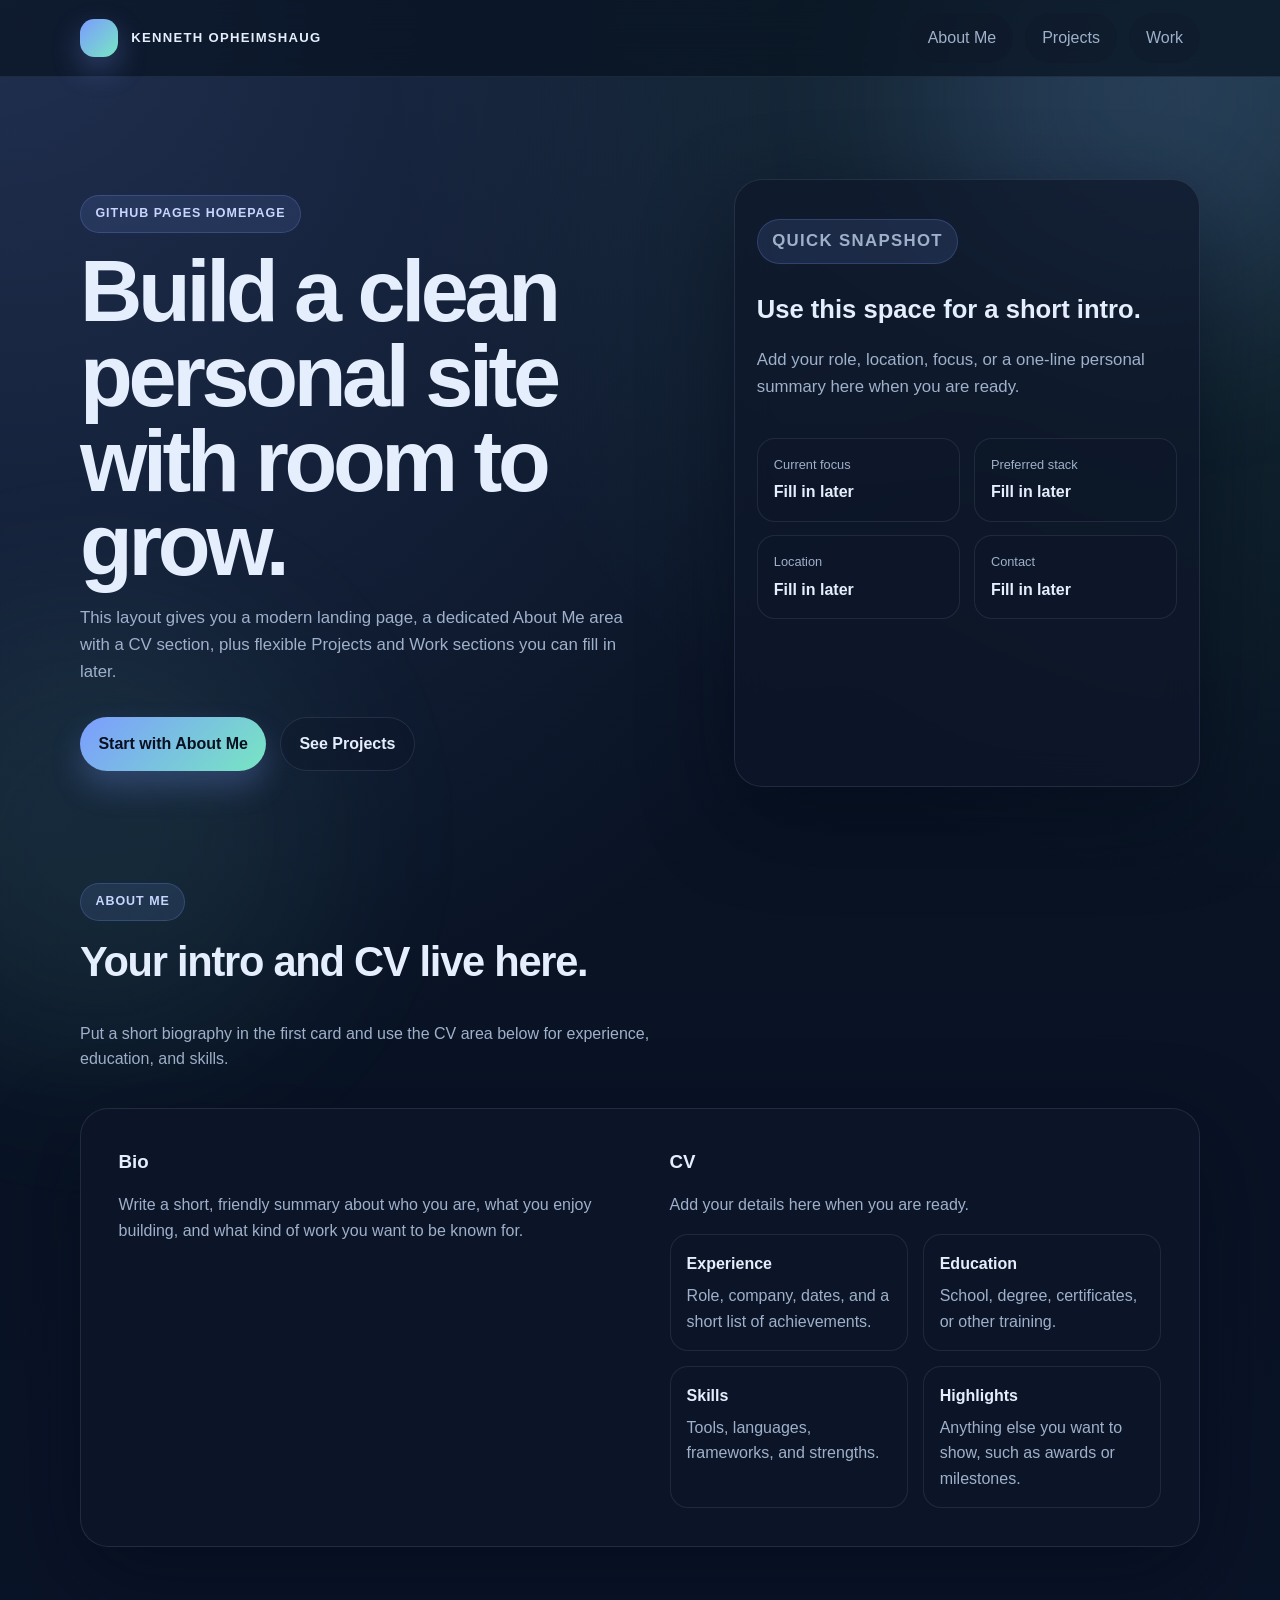
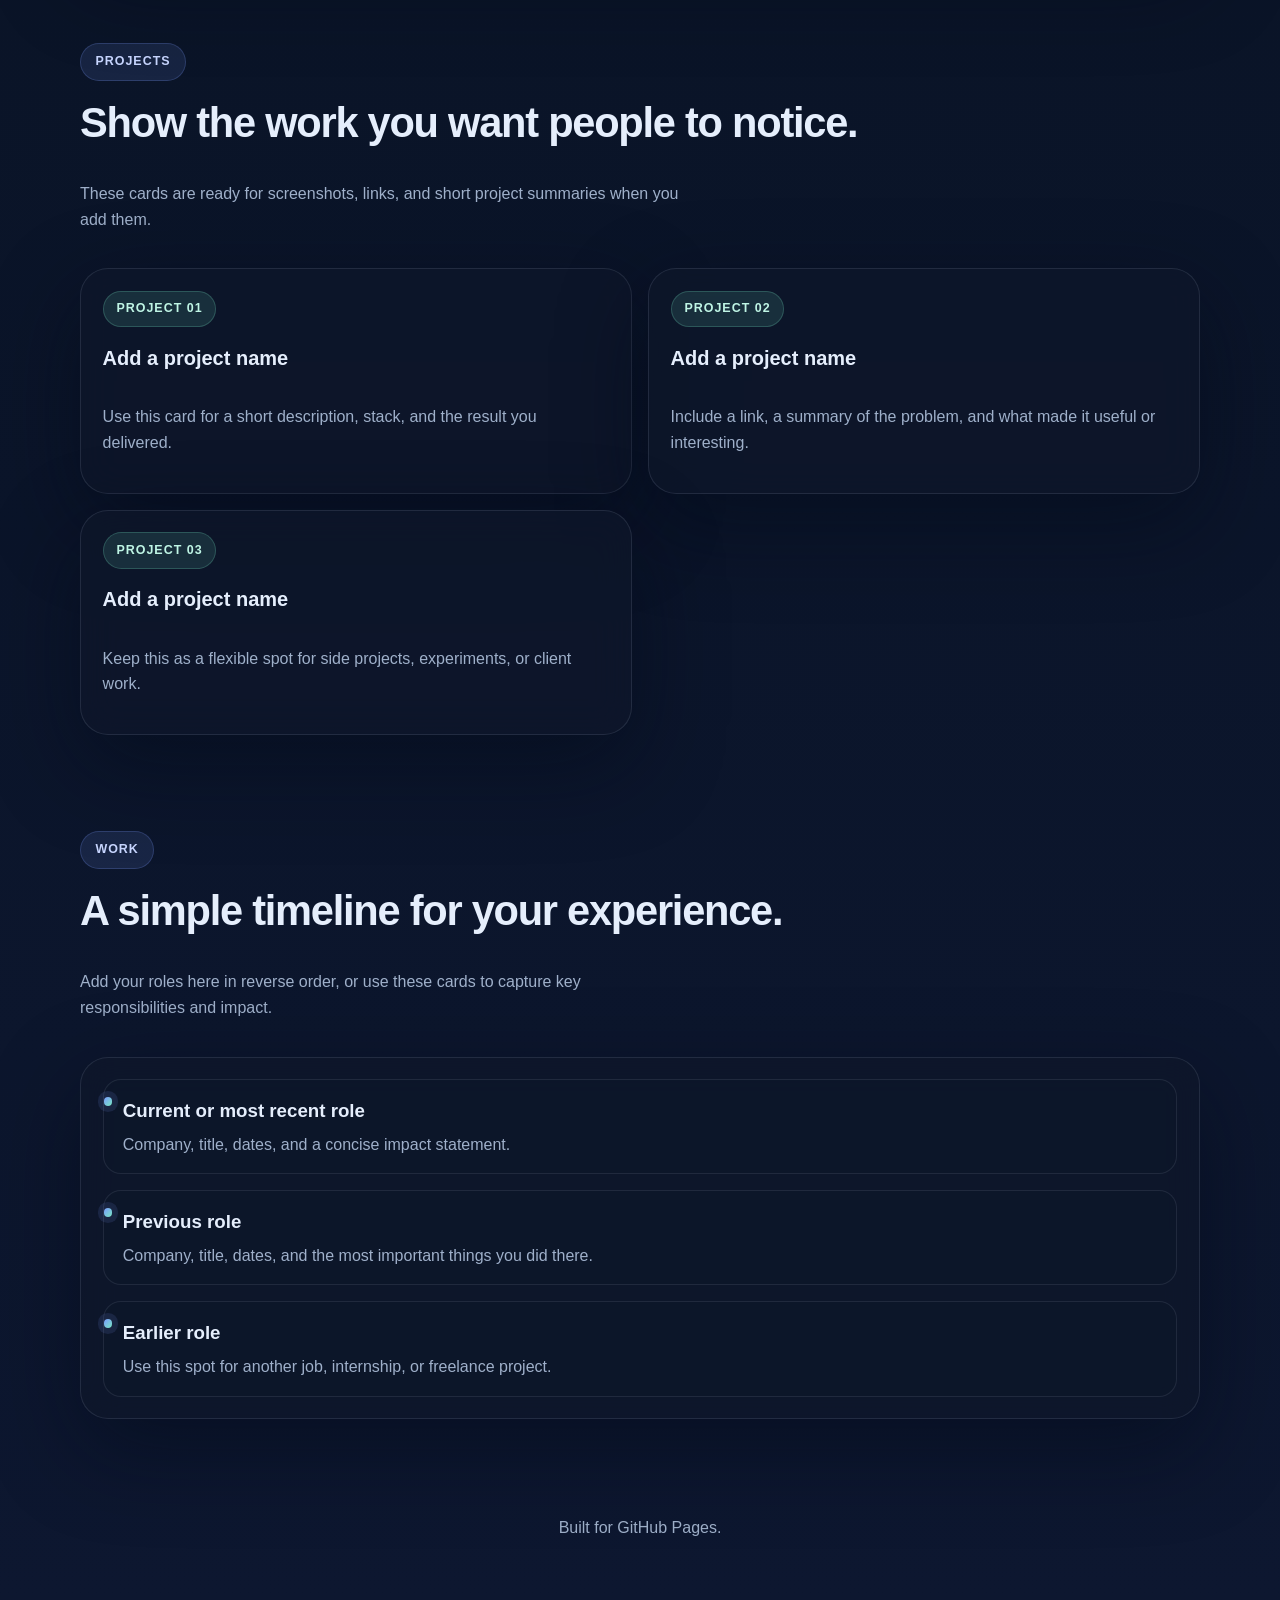
==== index.html @ 16b36c35 "Feat: testing some styles for page" ====
<!DOCTYPE html>
<html lang="en">
<head>
  <meta charset="UTF-8">
  <meta name="viewport" content="width=device-width, initial-scale=1.0">
  <meta name="color-scheme" content="dark">
  <meta name="theme-color" content="#08101f">
  <title>Kenneth Opheimshaug</title>
  <meta
    name="description"
    content="A modern GitHub Pages homepage with sections for About Me, Projects, and Work."
  >
  <link rel="stylesheet" href="styles.css">
</head>
<body>
  <div class="page-shell">
    <header class="site-header">
      <nav class="nav" aria-label="Primary">
        <a class="brand" href="#top">
          <span class="brand-mark" aria-hidden="true"></span>
          <span class="brand-text">Kenneth Opheimshaug</span>
        </a>

        <div class="nav-links">
          <a href="#about">About Me</a>
          <a href="#projects">Projects</a>
          <a href="#work">Work</a>
        </div>
      </nav>
    </header>

    <main id="top">
      <section class="hero">
        <div class="container hero-grid">
          <div class="hero-copy">
            <span class="kicker">GitHub Pages homepage</span>
            <h1>Build a clean personal site with room to grow.</h1>
            <p>
              This layout gives you a modern landing page, a dedicated About Me area with a CV
              section, plus flexible Projects and Work sections you can fill in later.
            </p>

            <div class="cta-row">
              <a class="button primary" href="#about">Start with About Me</a>
              <a class="button secondary" href="#projects">See Projects</a>
            </div>
          </div>

          <aside class="surface card hero-card">
            <div>
              <p class="eyebrow">Quick snapshot</p>
              <h2>Use this space for a short intro.</h2>
              <p>
                Add your role, location, focus, or a one-line personal summary here when you are
                ready.
              </p>
            </div>

            <div class="metric-grid">
              <div class="mini-card">
                <span>Current focus</span>
                <strong>Fill in later</strong>
              </div>
              <div class="mini-card">
                <span>Preferred stack</span>
                <strong>Fill in later</strong>
              </div>
              <div class="mini-card">
                <span>Location</span>
                <strong>Fill in later</strong>
              </div>
              <div class="mini-card">
                <span>Contact</span>
                <strong>Fill in later</strong>
              </div>
            </div>
          </aside>
        </div>
      </section>

      <section id="about" class="section">
        <div class="container">
          <div class="section-heading">
            <span class="eyebrow">About Me</span>
            <h2>Your intro and CV live here.</h2>
            <p>
              Put a short biography in the first card and use the CV area below for experience,
              education, and skills.
            </p>
          </div>

          <div class="surface section-card about-grid">
            <article class="card">
              <h3>Bio</h3>
              <p>
                Write a short, friendly summary about who you are, what you enjoy building, and
                what kind of work you want to be known for.
              </p>
            </article>

            <article class="card cv-card">
              <div class="card-header">
                <h3>CV</h3>
                <p>Add your details here when you are ready.</p>
              </div>

              <div class="cv-grid">
                <div class="cv-block">
                  <h4>Experience</h4>
                  <p>Role, company, dates, and a short list of achievements.</p>
                </div>
                <div class="cv-block">
                  <h4>Education</h4>
                  <p>School, degree, certificates, or other training.</p>
                </div>
                <div class="cv-block">
                  <h4>Skills</h4>
                  <p>Tools, languages, frameworks, and strengths.</p>
                </div>
                <div class="cv-block">
                  <h4>Highlights</h4>
                  <p>Anything else you want to show, such as awards or milestones.</p>
                </div>
              </div>
            </article>
          </div>
        </div>
      </section>

      <section id="projects" class="section">
        <div class="container">
          <div class="section-heading">
            <span class="eyebrow">Projects</span>
            <h2>Show the work you want people to notice.</h2>
            <p>
              These cards are ready for screenshots, links, and short project summaries when you
              add them.
            </p>
          </div>

          <div class="projects-grid">
            <article class="surface card project-card">
              <span class="project-tag">Project 01</span>
              <h3>Add a project name</h3>
              <p>Use this card for a short description, stack, and the result you delivered.</p>
            </article>

            <article class="surface card project-card">
              <span class="project-tag">Project 02</span>
              <h3>Add a project name</h3>
              <p>Include a link, a summary of the problem, and what made it useful or interesting.</p>
            </article>

            <article class="surface card project-card">
              <span class="project-tag">Project 03</span>
              <h3>Add a project name</h3>
              <p>Keep this as a flexible spot for side projects, experiments, or client work.</p>
            </article>
          </div>
        </div>
      </section>

      <section id="work" class="section">
        <div class="container">
          <div class="section-heading">
            <span class="eyebrow">Work</span>
            <h2>A simple timeline for your experience.</h2>
            <p>
              Add your roles here in reverse order, or use these cards to capture key responsibilities
              and impact.
            </p>
          </div>

          <div class="surface card timeline">
            <article class="timeline-item">
              <h3>Current or most recent role</h3>
              <p>Company, title, dates, and a concise impact statement.</p>
            </article>

            <article class="timeline-item">
              <h3>Previous role</h3>
              <p>Company, title, dates, and the most important things you did there.</p>
            </article>

            <article class="timeline-item">
              <h3>Earlier role</h3>
              <p>Use this spot for another job, internship, or freelance project.</p>
            </article>
          </div>
        </div>
      </section>
    </main>

    <footer class="footer">
      <div class="container">
        <p>Built for GitHub Pages.</p>
      </div>
    </footer>
  </div>
</body>
</html>
---- styles.css ----
:root {
  color-scheme: dark;
  --bg: #07111f;
  --bg-2: #0d1730;
  --surface: rgba(15, 23, 42, 0.72);
  --surface-strong: rgba(15, 23, 42, 0.92);
  --border: rgba(148, 163, 184, 0.16);
  --border-strong: rgba(148, 163, 184, 0.28);
  --text: #e5eefc;
  --muted: #9fb0ca;
  --accent: #7c9cff;
  --accent-2: #77e6c2;
  --shadow: 0 30px 90px rgba(2, 8, 23, 0.45);
  --radius-xl: 28px;
  --radius-lg: 22px;
  --radius-md: 18px;
}

* {
  box-sizing: border-box;
}

html {
  scroll-behavior: smooth;
}

body {
  margin: 0;
  min-height: 100vh;
  color: var(--text);
  font-family: Inter, "Segoe UI", -apple-system, BlinkMacSystemFont, "Helvetica Neue", sans-serif;
  line-height: 1.6;
  background:
    radial-gradient(circle at top left, rgba(124, 156, 255, 0.22), transparent 32%),
    radial-gradient(circle at top right, rgba(119, 230, 194, 0.14), transparent 26%),
    linear-gradient(180deg, var(--bg), var(--bg-2));
}

body::before,
body::after {
  content: "";
  position: fixed;
  inset: auto;
  width: 28rem;
  height: 28rem;
  border-radius: 50%;
  filter: blur(90px);
  opacity: 0.35;
  pointer-events: none;
  z-index: -1;
}

body::before {
  top: -8rem;
  right: -6rem;
  background: rgba(124, 156, 255, 0.5);
}

body::after {
  bottom: -10rem;
  left: -8rem;
  background: rgba(119, 230, 194, 0.24);
}

a {
  color: inherit;
}

a:focus-visible,
button:focus-visible {
  outline: 2px solid rgba(124, 156, 255, 0.9);
  outline-offset: 3px;
}

.page-shell {
  position: relative;
  isolation: isolate;
}

.container {
  width: min(1120px, calc(100% - 2rem));
  margin: 0 auto;
}

.site-header {
  position: sticky;
  top: 0;
  z-index: 20;
  backdrop-filter: blur(20px);
  background: rgba(7, 17, 31, 0.66);
  border-bottom: 1px solid rgba(148, 163, 184, 0.12);
}

.nav {
  width: min(1120px, calc(100% - 2rem));
  margin: 0 auto;
  min-height: 4.75rem;
  display: flex;
  align-items: center;
  justify-content: space-between;
  gap: 1rem;
}

.brand {
  display: inline-flex;
  align-items: center;
  gap: 0.8rem;
  text-decoration: none;
  font-weight: 700;
  letter-spacing: 0.08em;
  text-transform: uppercase;
  white-space: nowrap;
}

.brand-mark {
  width: 2.4rem;
  height: 2.4rem;
  border-radius: 0.9rem;
  background: linear-gradient(135deg, var(--accent), var(--accent-2));
  box-shadow: 0 12px 30px rgba(124, 156, 255, 0.32);
}

.brand-text {
  font-size: 0.82rem;
}

.nav-links {
  display: flex;
  flex-wrap: wrap;
  gap: 0.75rem;
}

.nav-links a {
  text-decoration: none;
  color: var(--muted);
  padding: 0.7rem 1rem;
  border-radius: 999px;
  border: 1px solid transparent;
  background: rgba(15, 23, 42, 0.4);
  transition: transform 160ms ease, border-color 160ms ease, color 160ms ease, background 160ms ease;
}

.nav-links a:hover,
.nav-links a:focus-visible {
  color: var(--text);
  border-color: var(--border-strong);
  background: rgba(15, 23, 42, 0.8);
  transform: translateY(-1px);
}

.hero {
  padding: clamp(4rem, 8vw, 7rem) 0 3rem;
}

.hero-grid {
  display: grid;
  grid-template-columns: minmax(0, 1.15fr) minmax(0, 0.85fr);
  gap: 1.5rem;
  align-items: stretch;
}

.hero-copy {
  padding: 1rem 0;
}

.kicker,
.eyebrow,
.project-tag {
  display: inline-flex;
  align-items: center;
  width: fit-content;
  border-radius: 999px;
  font-size: 0.78rem;
  font-weight: 700;
  letter-spacing: 0.08em;
  text-transform: uppercase;
}

.kicker,
.eyebrow {
  padding: 0.5rem 0.9rem;
  background: rgba(124, 156, 255, 0.12);
  color: #c8d6ff;
  border: 1px solid rgba(124, 156, 255, 0.22);
}

.project-tag {
  padding: 0.45rem 0.8rem;
  background: rgba(119, 230, 194, 0.12);
  color: #bff5e5;
  border: 1px solid rgba(119, 230, 194, 0.22);
}

.hero h1 {
  margin: 1rem 0 1rem;
  font-size: clamp(2.8rem, 7vw, 5.4rem);
  line-height: 0.98;
  letter-spacing: -0.05em;
  max-width: 10ch;
}

.hero p,
.section-heading p,
.card p,
.timeline-item p {
  color: var(--muted);
}

.hero p {
  max-width: 60ch;
  font-size: 1.05rem;
}

.cta-row {
  margin-top: 2rem;
  display: flex;
  flex-wrap: wrap;
  gap: 0.85rem;
}

.button {
  display: inline-flex;
  align-items: center;
  justify-content: center;
  min-height: 3rem;
  padding: 0.8rem 1.15rem;
  border-radius: 999px;
  text-decoration: none;
  font-weight: 700;
  transition: transform 160ms ease, box-shadow 160ms ease, background 160ms ease, color 160ms ease;
}

.button:hover,
.button:focus-visible {
  transform: translateY(-1px);
}

.button.primary {
  color: #09101f;
  background: linear-gradient(135deg, var(--accent), var(--accent-2));
  box-shadow: 0 16px 30px rgba(124, 156, 255, 0.25);
}

.button.secondary {
  color: var(--text);
  background: rgba(15, 23, 42, 0.45);
  border: 1px solid var(--border);
}

.surface {
  background: var(--surface);
  border: 1px solid var(--border);
  border-radius: var(--radius-xl);
  box-shadow: var(--shadow);
  backdrop-filter: blur(18px);
}

.card {
  padding: 1.35rem;
}

.hero-card {
  display: grid;
  gap: 1.25rem;
  align-content: start;
}

.hero-card h2,
.section-heading h2,
.card h3 {
  margin: 0;
}

.hero-card h2 {
  margin-top: 0.55rem;
  font-size: 1.6rem;
}

.metric-grid {
  display: grid;
  grid-template-columns: repeat(2, minmax(0, 1fr));
  gap: 0.85rem;
}

.mini-card,
.cv-block,
.timeline-item {
  padding: 1rem;
  border-radius: var(--radius-md);
  background: rgba(15, 23, 42, 0.52);
  border: 1px solid rgba(148, 163, 184, 0.14);
}

.mini-card span {
  display: block;
  font-size: 0.8rem;
  color: var(--muted);
  margin-bottom: 0.25rem;
}

.mini-card strong {
  font-size: 1rem;
}

.section {
  padding: 3rem 0;
}

.section-heading {
  display: grid;
  gap: 0.55rem;
  margin-bottom: 1.25rem;
}

.section-heading h2 {
  font-size: clamp(1.8rem, 4vw, 2.6rem);
  letter-spacing: -0.03em;
}

.section-heading p {
  max-width: 68ch;
}

.section-card {
  padding: 1rem;
}

.about-grid,
.projects-grid {
  display: grid;
  grid-template-columns: repeat(2, minmax(0, 1fr));
  gap: 1rem;
}

.about-grid {
  align-items: start;
}

.card-header {
  margin-bottom: 1rem;
}

.card-header p {
  margin-bottom: 0;
}

.cv-grid {
  display: grid;
  grid-template-columns: repeat(2, minmax(0, 1fr));
  gap: 0.9rem;
}

.cv-block h4 {
  margin: 0 0 0.4rem;
  font-size: 1rem;
}

.cv-block p,
.timeline-item p {
  margin: 0;
}

.project-card {
  display: grid;
  gap: 0.9rem;
}

.project-card h3 {
  font-size: 1.25rem;
}

.timeline {
  display: grid;
  gap: 1rem;
}

.timeline-item {
  position: relative;
  padding-left: 1.2rem;
}

.timeline-item::before {
  content: "";
  position: absolute;
  left: 0;
  top: 1.05rem;
  width: 0.55rem;
  height: 0.55rem;
  border-radius: 50%;
  background: linear-gradient(135deg, var(--accent), var(--accent-2));
  box-shadow: 0 0 0 6px rgba(124, 156, 255, 0.12);
}

.timeline-item h3 {
  margin: 0 0 0.35rem;
}

.footer {
  padding: 2rem 0 3rem;
  text-align: center;
  color: var(--muted);
}

section {
  scroll-margin-top: 5.5rem;
}

@media (max-width: 900px) {
  .site-header {
    position: static;
  }

  .nav,
  .hero-grid,
  .about-grid,
  .projects-grid,
  .cv-grid,
  .metric-grid {
    grid-template-columns: 1fr;
  }

  .nav {
    flex-direction: column;
    align-items: flex-start;
    padding: 1rem 0;
    min-height: auto;
  }

  .nav-links {
    width: 100%;
  }

  .nav-links a {
    flex: 1 1 auto;
    text-align: center;
  }

  .hero h1 {
    max-width: 100%;
  }
}

@media (max-width: 640px) {
  .container,
  .nav {
    width: min(1120px, calc(100% - 1.25rem));
  }

  .hero {
    padding-top: 2.5rem;
  }

  .card,
  .section-card {
    padding: 1rem;
  }
}
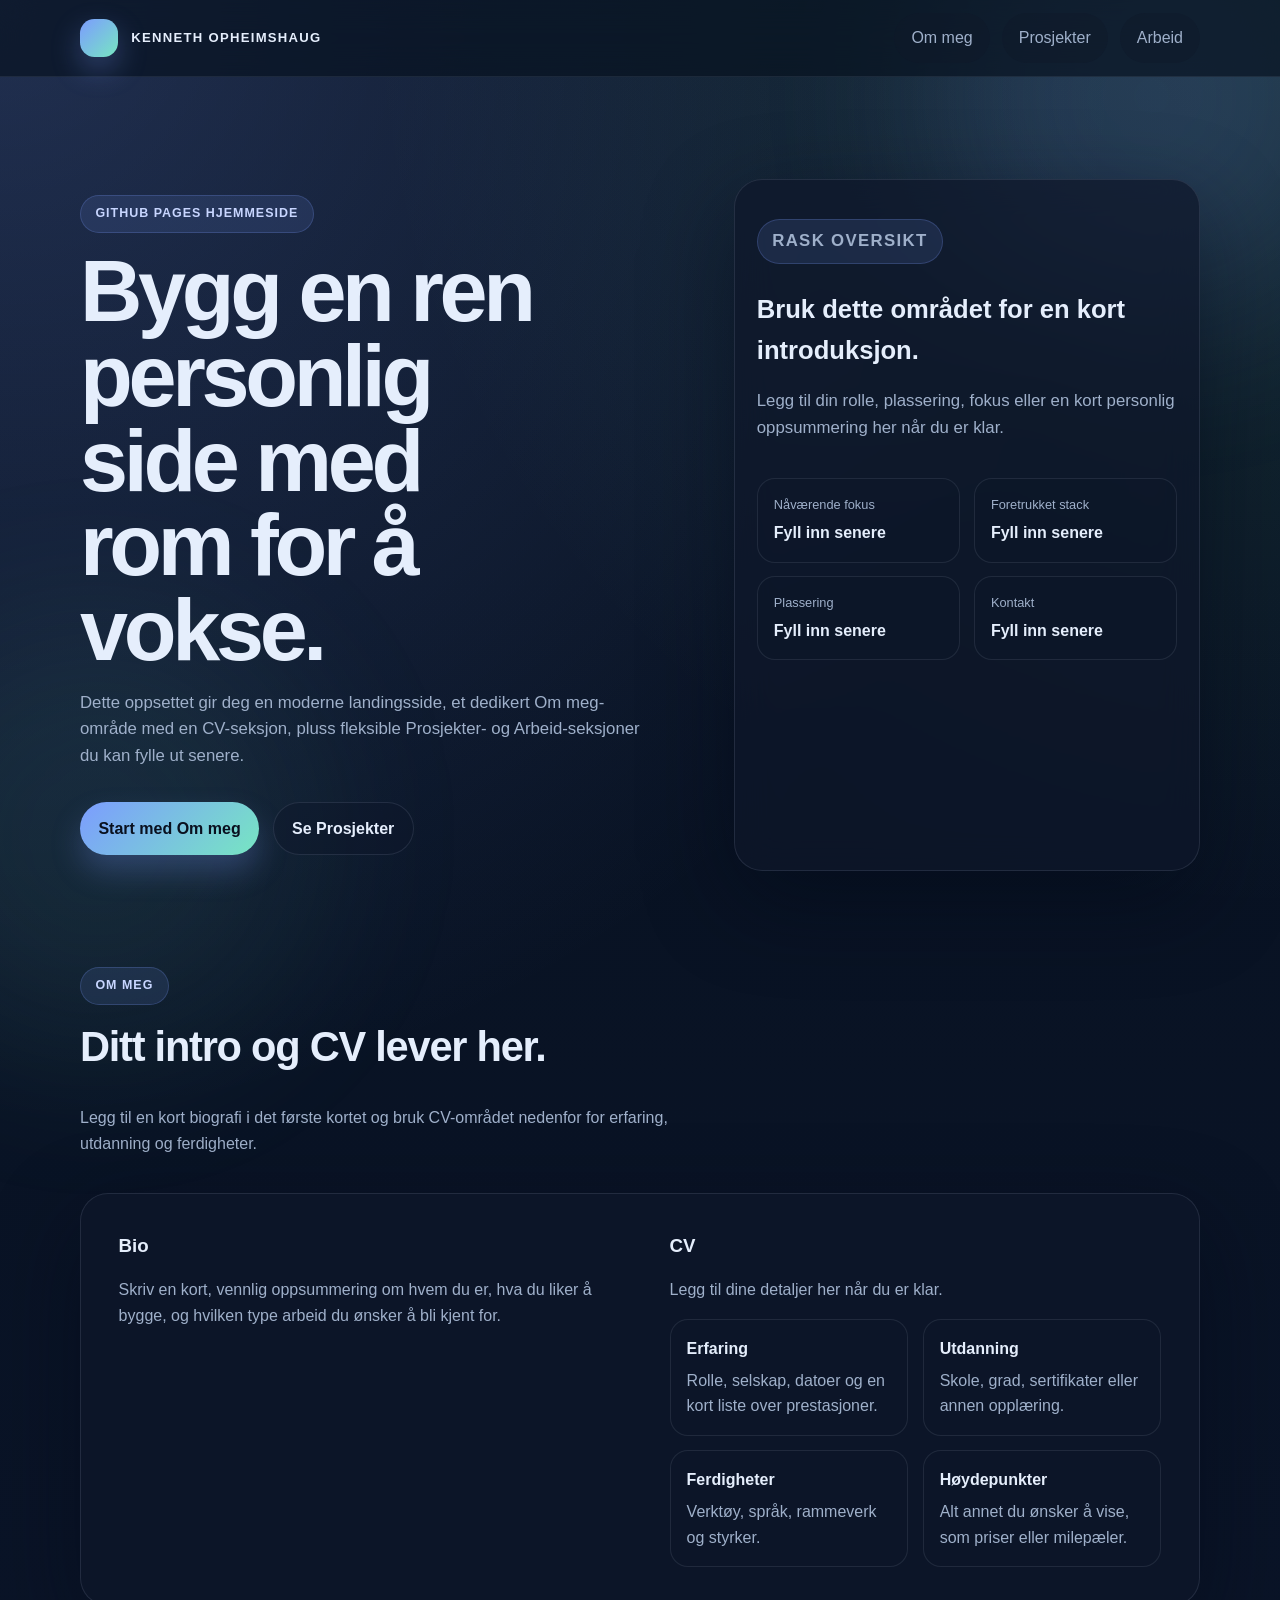
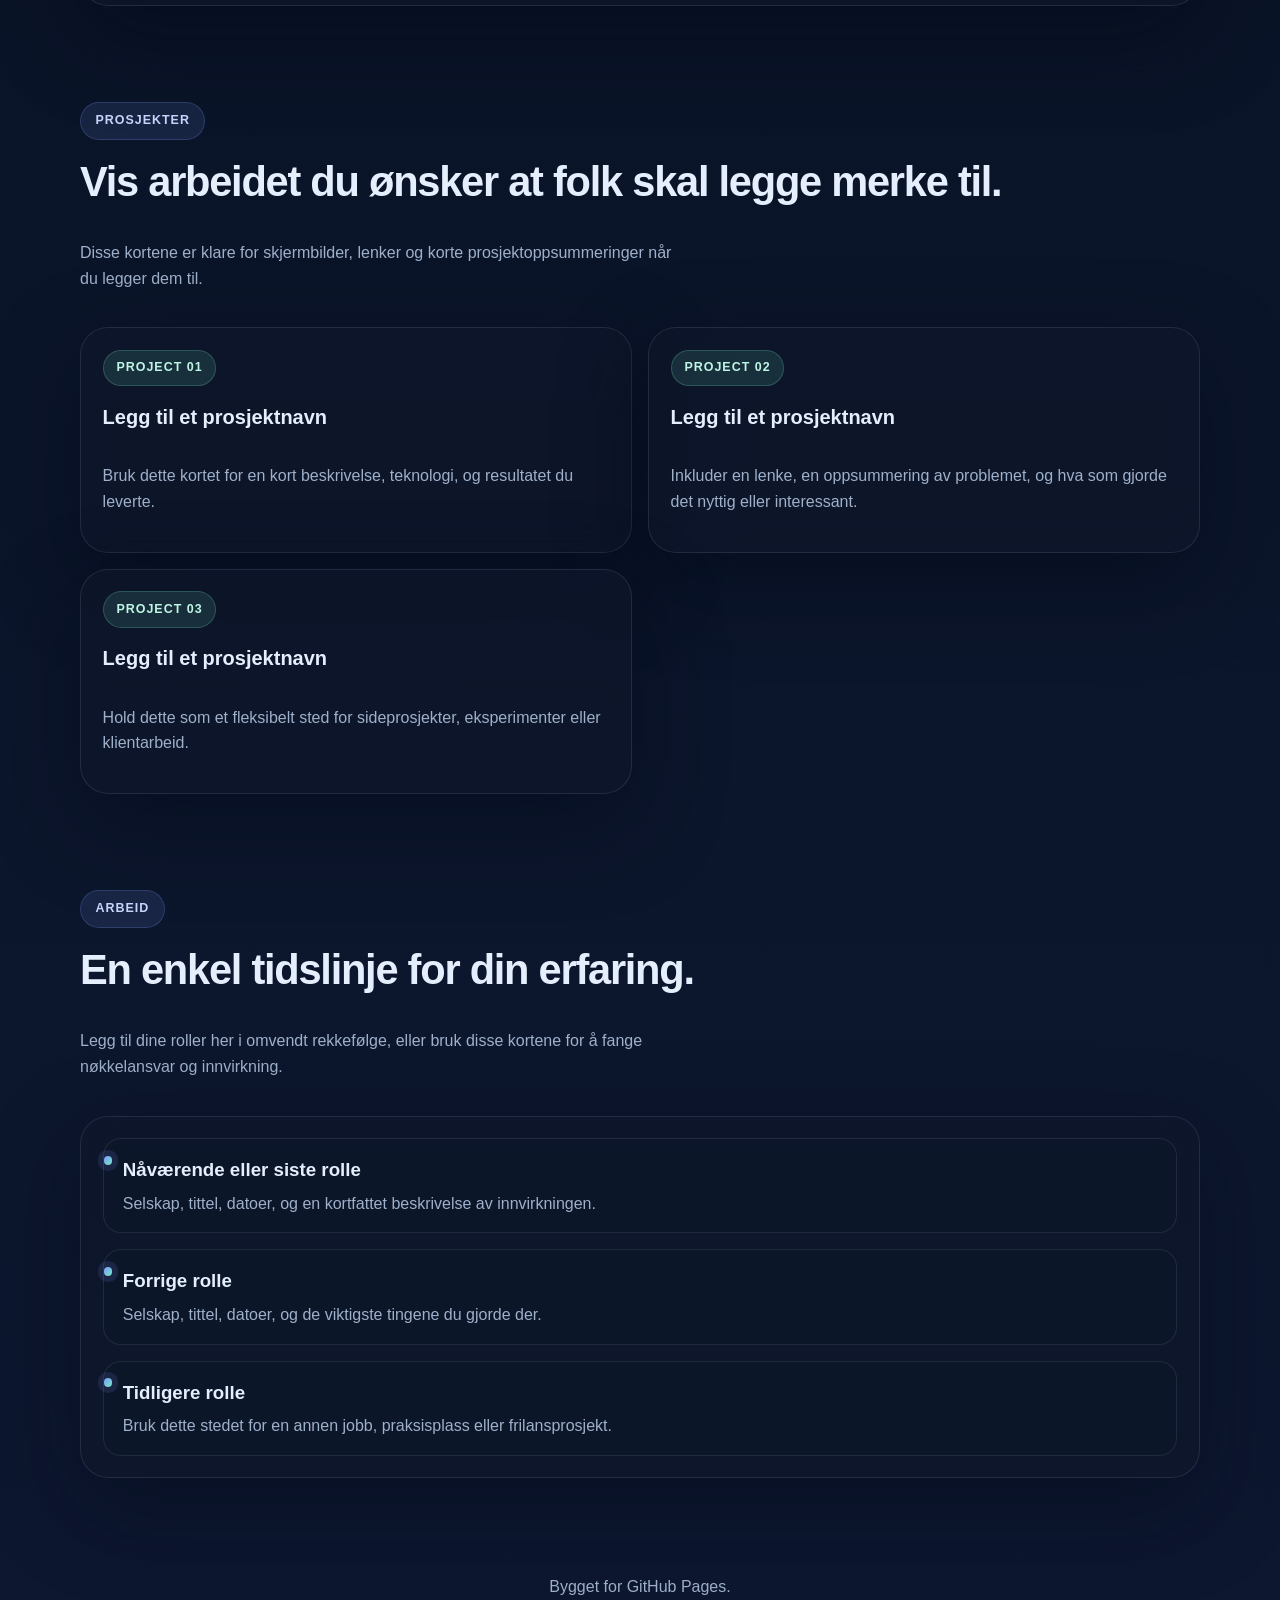
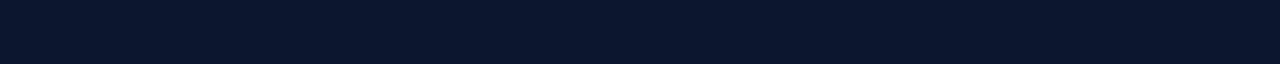
==== commit 5b2e8b01: "Norsket det litt opp" ====
--- a/index.html
+++ b/index.html
@@ -22,9 +22,9 @@
         </a>
 
         <div class="nav-links">
-          <a href="#about">About Me</a>
-          <a href="#projects">Projects</a>
-          <a href="#work">Work</a>
+          <a href="#about">Om meg</a>
+          <a href="#projects">Prosjekter</a>
+          <a href="#work">Arbeid</a>
         </div>
       </nav>
     </header>
@@ -33,45 +33,44 @@
       <section class="hero">
         <div class="container hero-grid">
           <div class="hero-copy">
-            <span class="kicker">GitHub Pages homepage</span>
-            <h1>Build a clean personal site with room to grow.</h1>
-            <p>
-              This layout gives you a modern landing page, a dedicated About Me area with a CV
-              section, plus flexible Projects and Work sections you can fill in later.
+            <span class="kicker">GitHub Pages hjemmeside</span>
+            <h1>Bygg en ren personlig side med rom for å vokse.</h1>
+            <p>
+              Dette oppsettet gir deg en moderne landingsside, et dedikert Om meg-område med en CV-seksjon, pluss fleksible Prosjekter- og Arbeid-seksjoner du kan fylle ut senere.
             </p>
 
             <div class="cta-row">
-              <a class="button primary" href="#about">Start with About Me</a>
-              <a class="button secondary" href="#projects">See Projects</a>
+              <a class="button primary" href="#about">Start med Om meg</a>
+              <a class="button secondary" href="#projects">Se Prosjekter</a>
             </div>
           </div>
 
           <aside class="surface card hero-card">
             <div>
-              <p class="eyebrow">Quick snapshot</p>
-              <h2>Use this space for a short intro.</h2>
+              <p class="eyebrow">Rask oversikt</p>
+              <h2>Bruk dette området for en kort introduksjon.</h2>
               <p>
-                Add your role, location, focus, or a one-line personal summary here when you are
-                ready.
+                Legg til din rolle, plassering, fokus eller en kort personlig oppsummering her når du er
+                klar.
               </p>
             </div>
 
             <div class="metric-grid">
               <div class="mini-card">
-                <span>Current focus</span>
-                <strong>Fill in later</strong>
-              </div>
-              <div class="mini-card">
-                <span>Preferred stack</span>
-                <strong>Fill in later</strong>
-              </div>
-              <div class="mini-card">
-                <span>Location</span>
-                <strong>Fill in later</strong>
-              </div>
-              <div class="mini-card">
-                <span>Contact</span>
-                <strong>Fill in later</strong>
+                <span>Nåværende fokus</span>
+                <strong>Fyll inn senere</strong>
+              </div>
+              <div class="mini-card">
+                <span>Foretrukket stack</span>
+                <strong>Fyll inn senere</strong>
+              </div>
+              <div class="mini-card">
+                <span>Plassering</span>
+                <strong>Fyll inn senere</strong>
+              </div>
+              <div class="mini-card">
+                <span>Kontakt</span>
+                <strong>Fyll inn senere</strong>
               </div>
             </div>
           </aside>
@@ -81,11 +80,11 @@
       <section id="about" class="section">
         <div class="container">
           <div class="section-heading">
-            <span class="eyebrow">About Me</span>
-            <h2>Your intro and CV live here.</h2>
-            <p>
-              Put a short biography in the first card and use the CV area below for experience,
-              education, and skills.
+            <span class="eyebrow">Om meg</span>
+            <h2>Ditt intro og CV lever her.</h2>
+            <p>
+              Legg til en kort biografi i det første kortet og bruk CV-området nedenfor for erfaring,
+              utdanning og ferdigheter.
             </p>
           </div>
 
@@ -93,33 +92,33 @@
             <article class="card">
               <h3>Bio</h3>
               <p>
-                Write a short, friendly summary about who you are, what you enjoy building, and
-                what kind of work you want to be known for.
+                Skriv en kort, vennlig oppsummering om hvem du er, hva du liker å bygge, og
+                hvilken type arbeid du ønsker å bli kjent for.
               </p>
             </article>
 
             <article class="card cv-card">
               <div class="card-header">
                 <h3>CV</h3>
-                <p>Add your details here when you are ready.</p>
+                <p>Legg til dine detaljer her når du er klar.</p>
               </div>
 
               <div class="cv-grid">
                 <div class="cv-block">
-                  <h4>Experience</h4>
-                  <p>Role, company, dates, and a short list of achievements.</p>
-                </div>
-                <div class="cv-block">
-                  <h4>Education</h4>
-                  <p>School, degree, certificates, or other training.</p>
-                </div>
-                <div class="cv-block">
-                  <h4>Skills</h4>
-                  <p>Tools, languages, frameworks, and strengths.</p>
-                </div>
-                <div class="cv-block">
-                  <h4>Highlights</h4>
-                  <p>Anything else you want to show, such as awards or milestones.</p>
+                  <h4>Erfaring</h4>
+                  <p>Rolle, selskap, datoer og en kort liste over prestasjoner.</p>
+                </div>
+                <div class="cv-block">
+                  <h4>Utdanning</h4>
+                  <p>Skole, grad, sertifikater eller annen opplæring.</p>
+                </div>
+                <div class="cv-block">
+                  <h4>Ferdigheter</h4>
+                  <p>Verktøy, språk, rammeverk og styrker.</p>
+                </div>
+                <div class="cv-block">
+                  <h4>Høydepunkter</h4>
+                  <p>Alt annet du ønsker å vise, som priser eller milepæler.</p>
                 </div>
               </div>
             </article>
@@ -130,31 +129,31 @@
       <section id="projects" class="section">
         <div class="container">
           <div class="section-heading">
-            <span class="eyebrow">Projects</span>
-            <h2>Show the work you want people to notice.</h2>
-            <p>
-              These cards are ready for screenshots, links, and short project summaries when you
-              add them.
+            <span class="eyebrow">Prosjekter</span>
+            <h2>Vis arbeidet du ønsker at folk skal legge merke til.</h2>
+            <p>
+              Disse kortene er klare for skjermbilder, lenker og korte prosjektoppsummeringer når du
+              legger dem til.
             </p>
           </div>
 
           <div class="projects-grid">
             <article class="surface card project-card">
               <span class="project-tag">Project 01</span>
-              <h3>Add a project name</h3>
-              <p>Use this card for a short description, stack, and the result you delivered.</p>
+              <h3>Legg til et prosjektnavn</h3>
+              <p>Bruk dette kortet for en kort beskrivelse, teknologi, og resultatet du leverte.</p>
             </article>
 
             <article class="surface card project-card">
               <span class="project-tag">Project 02</span>
-              <h3>Add a project name</h3>
-              <p>Include a link, a summary of the problem, and what made it useful or interesting.</p>
+              <h3>Legg til et prosjektnavn</h3>
+              <p>Inkluder en lenke, en oppsummering av problemet, og hva som gjorde det nyttig eller interessant.</p>
             </article>
 
             <article class="surface card project-card">
               <span class="project-tag">Project 03</span>
-              <h3>Add a project name</h3>
-              <p>Keep this as a flexible spot for side projects, experiments, or client work.</p>
+              <h3>Legg til et prosjektnavn</h3>
+              <p>Hold dette som et fleksibelt sted for sideprosjekter, eksperimenter eller klientarbeid.</p>
             </article>
           </div>
         </div>
@@ -163,28 +162,28 @@
       <section id="work" class="section">
         <div class="container">
           <div class="section-heading">
-            <span class="eyebrow">Work</span>
-            <h2>A simple timeline for your experience.</h2>
-            <p>
-              Add your roles here in reverse order, or use these cards to capture key responsibilities
-              and impact.
+            <span class="eyebrow">Arbeid</span>
+            <h2>En enkel tidslinje for din erfaring.</h2>
+            <p>
+              Legg til dine roller her i omvendt rekkefølge, eller bruk disse kortene for å fange nøkkelansvar
+              og innvirkning.
             </p>
           </div>
 
           <div class="surface card timeline">
             <article class="timeline-item">
-              <h3>Current or most recent role</h3>
-              <p>Company, title, dates, and a concise impact statement.</p>
+              <h3>Nåværende eller siste rolle</h3>
+              <p>Selskap, tittel, datoer, og en kortfattet beskrivelse av innvirkningen.</p>
             </article>
 
             <article class="timeline-item">
-              <h3>Previous role</h3>
-              <p>Company, title, dates, and the most important things you did there.</p>
+              <h3>Forrige rolle</h3>
+              <p>Selskap, tittel, datoer, og de viktigste tingene du gjorde der.</p>
             </article>
 
             <article class="timeline-item">
-              <h3>Earlier role</h3>
-              <p>Use this spot for another job, internship, or freelance project.</p>
+              <h3>Tidligere rolle</h3>
+              <p>Bruk dette stedet for en annen jobb, praksisplass eller frilansprosjekt.</p>
             </article>
           </div>
         </div>
@@ -193,7 +192,7 @@
 
     <footer class="footer">
       <div class="container">
-        <p>Built for GitHub Pages.</p>
+        <p>Bygget for GitHub Pages.</p>
       </div>
     </footer>
   </div>
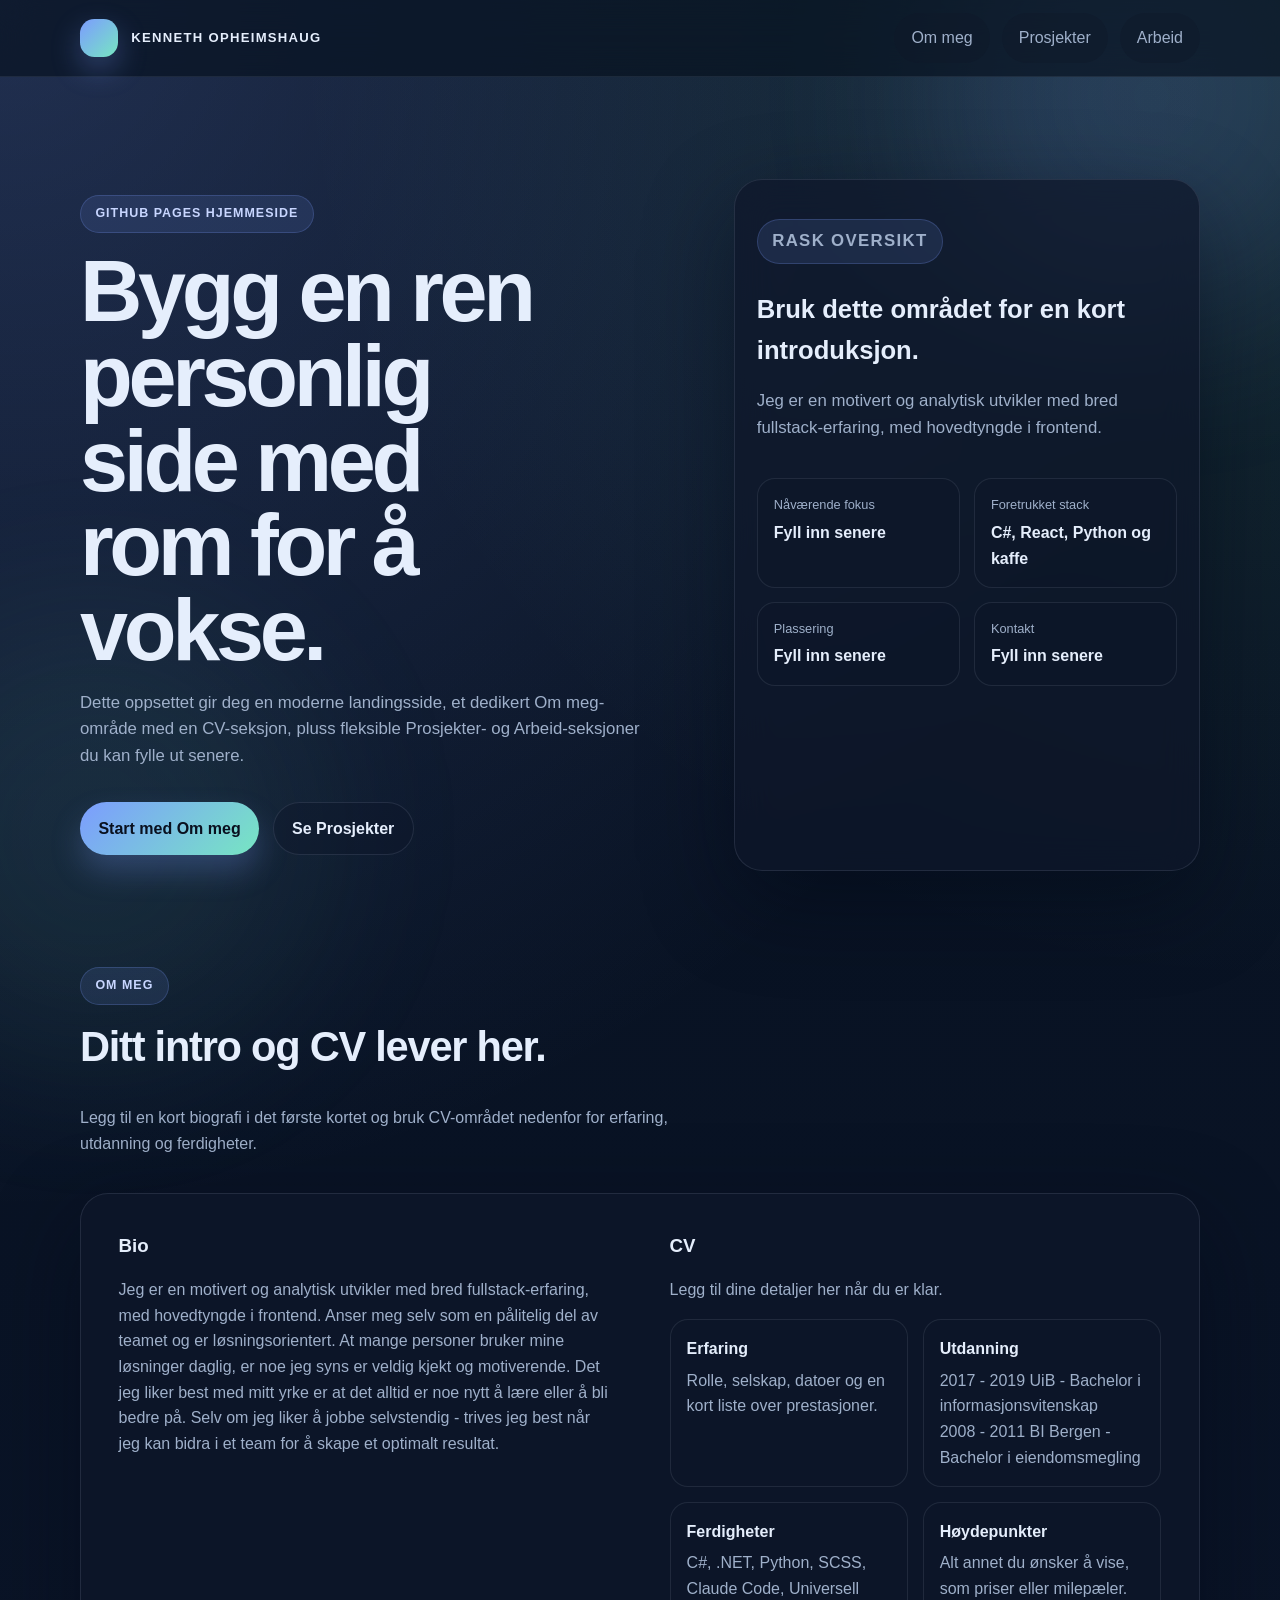
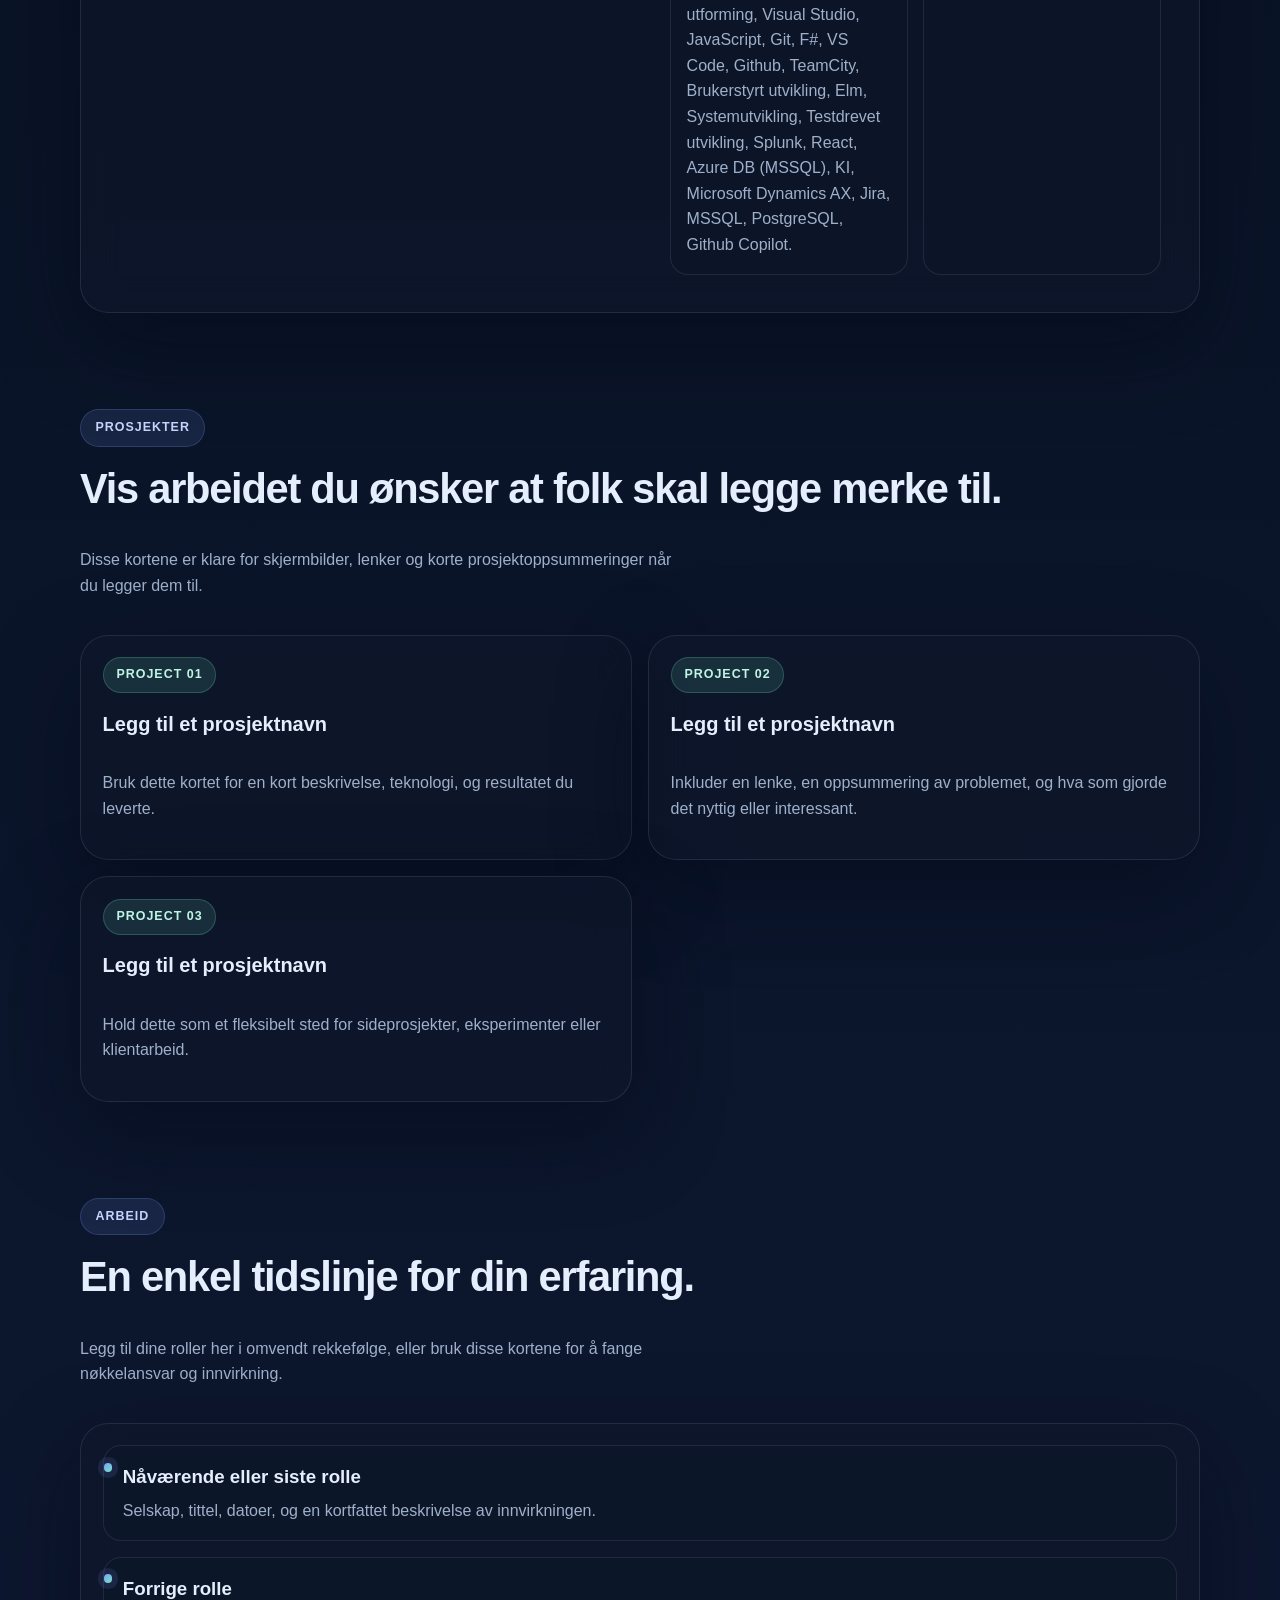
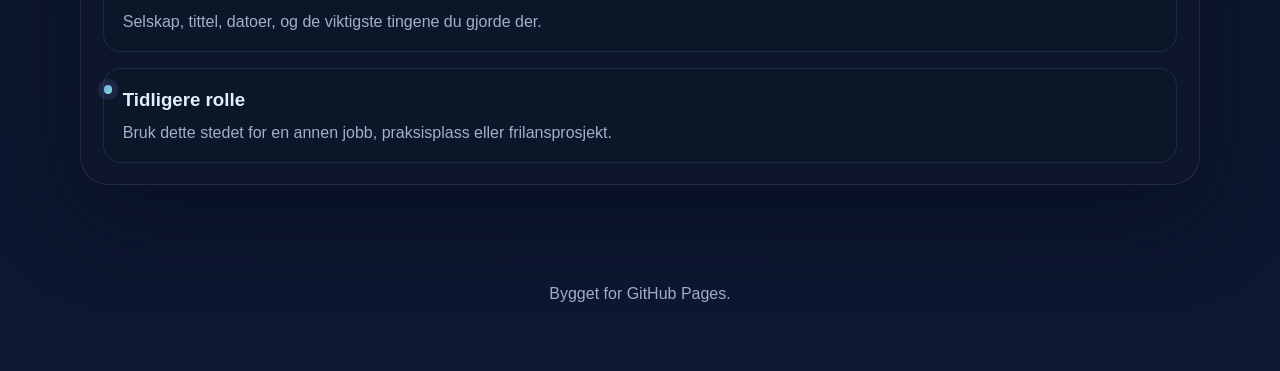
==== commit 04c666c4: "La til diverse info" ====
--- a/index.html
+++ b/index.html
@@ -50,8 +50,7 @@
               <p class="eyebrow">Rask oversikt</p>
               <h2>Bruk dette området for en kort introduksjon.</h2>
               <p>
-                Legg til din rolle, plassering, fokus eller en kort personlig oppsummering her når du er
-                klar.
+                Jeg er en motivert og analytisk utvikler med bred fullstack-erfaring, med hovedtyngde i frontend.
               </p>
             </div>
 
@@ -62,7 +61,7 @@
               </div>
               <div class="mini-card">
                 <span>Foretrukket stack</span>
-                <strong>Fyll inn senere</strong>
+                <strong>C#, React, Python og kaffe</strong>
               </div>
               <div class="mini-card">
                 <span>Plassering</span>
@@ -92,8 +91,12 @@
             <article class="card">
               <h3>Bio</h3>
               <p>
-                Skriv en kort, vennlig oppsummering om hvem du er, hva du liker å bygge, og
-                hvilken type arbeid du ønsker å bli kjent for.
+                Jeg er en motivert og analytisk utvikler med bred fullstack-erfaring, med hovedtyngde i frontend.
+                Anser meg selv som en pålitelig del av teamet og er løsningsorientert. At mange personer bruker
+                mine løsninger daglig, er noe jeg syns er veldig kjekt og motiverende. Det jeg liker best med mitt
+                yrke er at det alltid er noe nytt å lære eller å bli bedre på.
+                Selv om jeg liker å jobbe selvstendig - trives jeg best når jeg kan bidra i et team for å skape et
+                optimalt resultat.
               </p>
             </article>
 
@@ -110,11 +113,15 @@
                 </div>
                 <div class="cv-block">
                   <h4>Utdanning</h4>
-                  <p>Skole, grad, sertifikater eller annen opplæring.</p>
+                  <p>2017 - 2019 UiB - Bachelor i informasjonsvitenskap</p>
+                  <p>2008 - 2011 BI Bergen - Bachelor i eiendomsmegling</p>
                 </div>
                 <div class="cv-block">
                   <h4>Ferdigheter</h4>
-                  <p>Verktøy, språk, rammeverk og styrker.</p>
+                  <p> C#, .NET, Python, SCSS, Claude Code, Universell utforming, Visual Studio, JavaScript, Git, F#, VS Code,
+                  Github, TeamCity, Brukerstyrt utvikling, Elm, Systemutvikling, Testdrevet utvikling, Splunk,
+                  React, Azure DB (MSSQL), KI, Microsoft Dynamics AX, Jira, MSSQL, PostgreSQL, Github
+                  Copilot.</p>
                 </div>
                 <div class="cv-block">
                   <h4>Høydepunkter</h4>
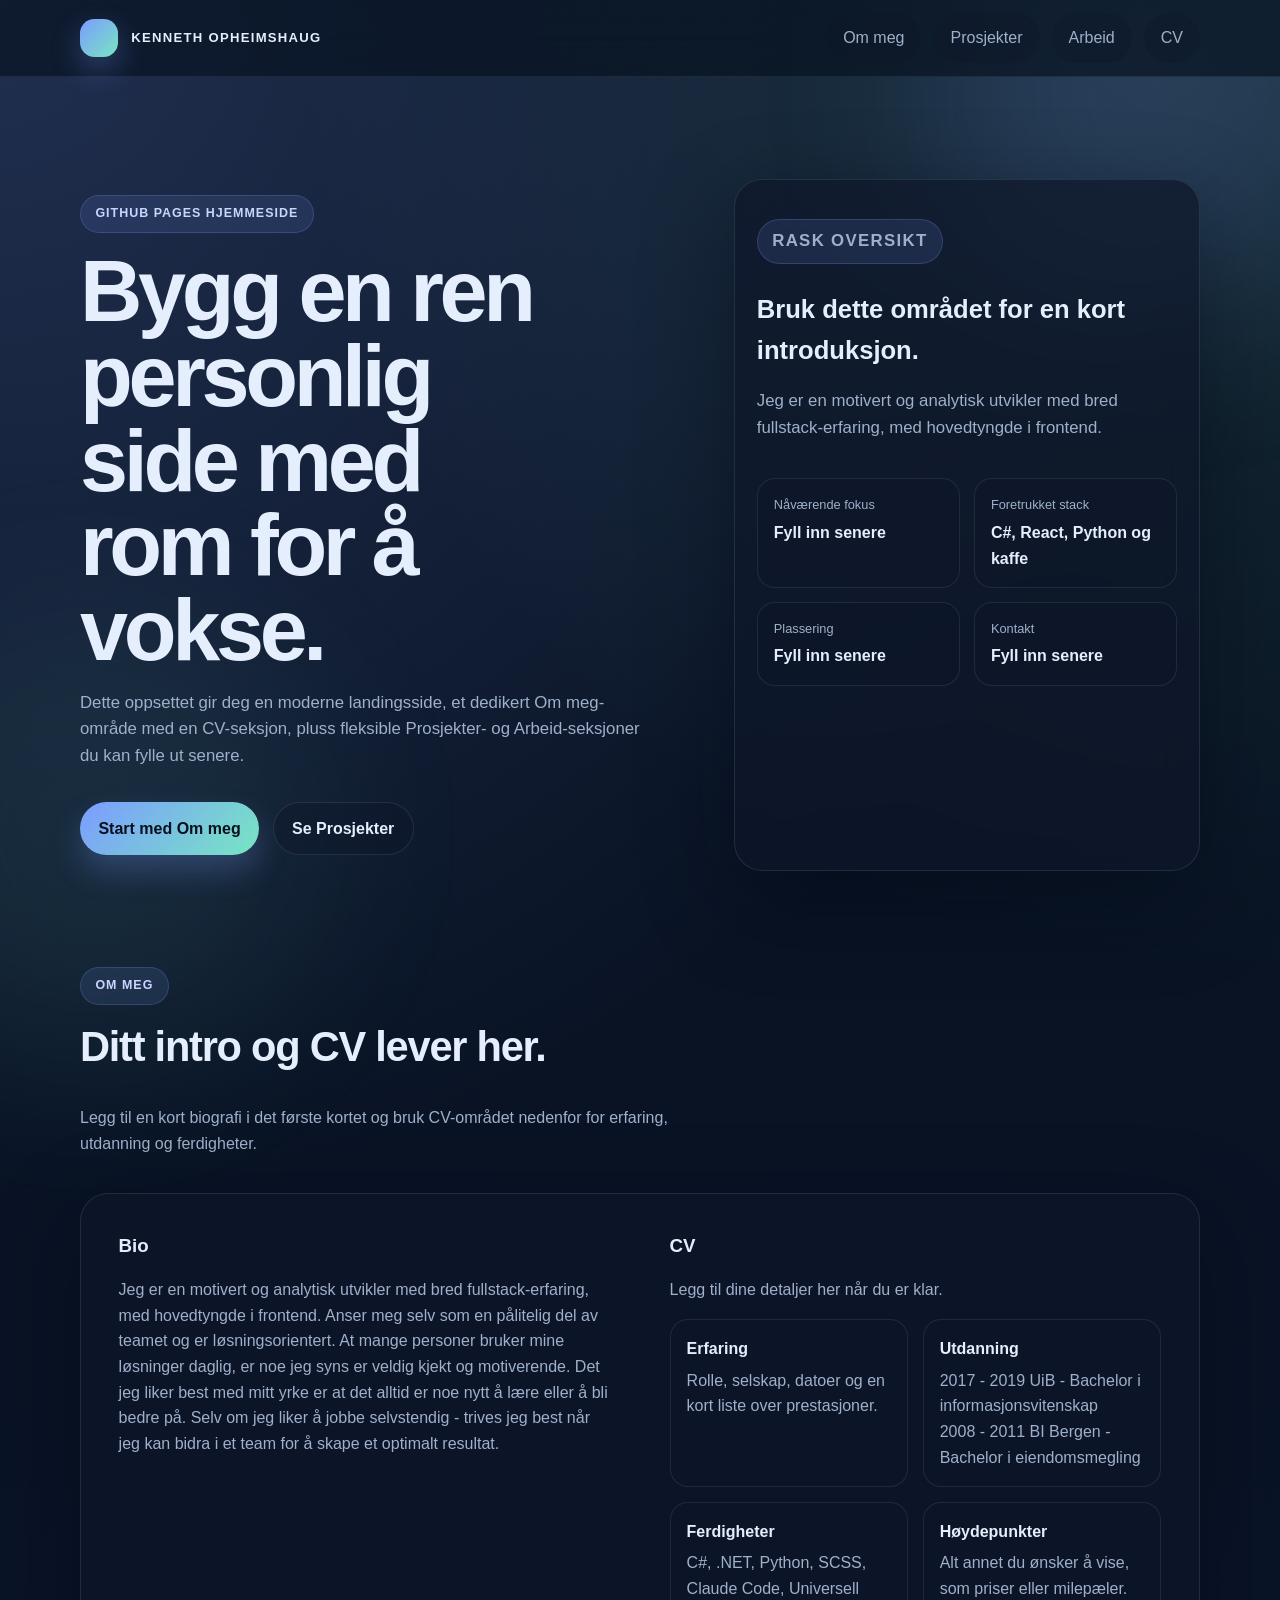
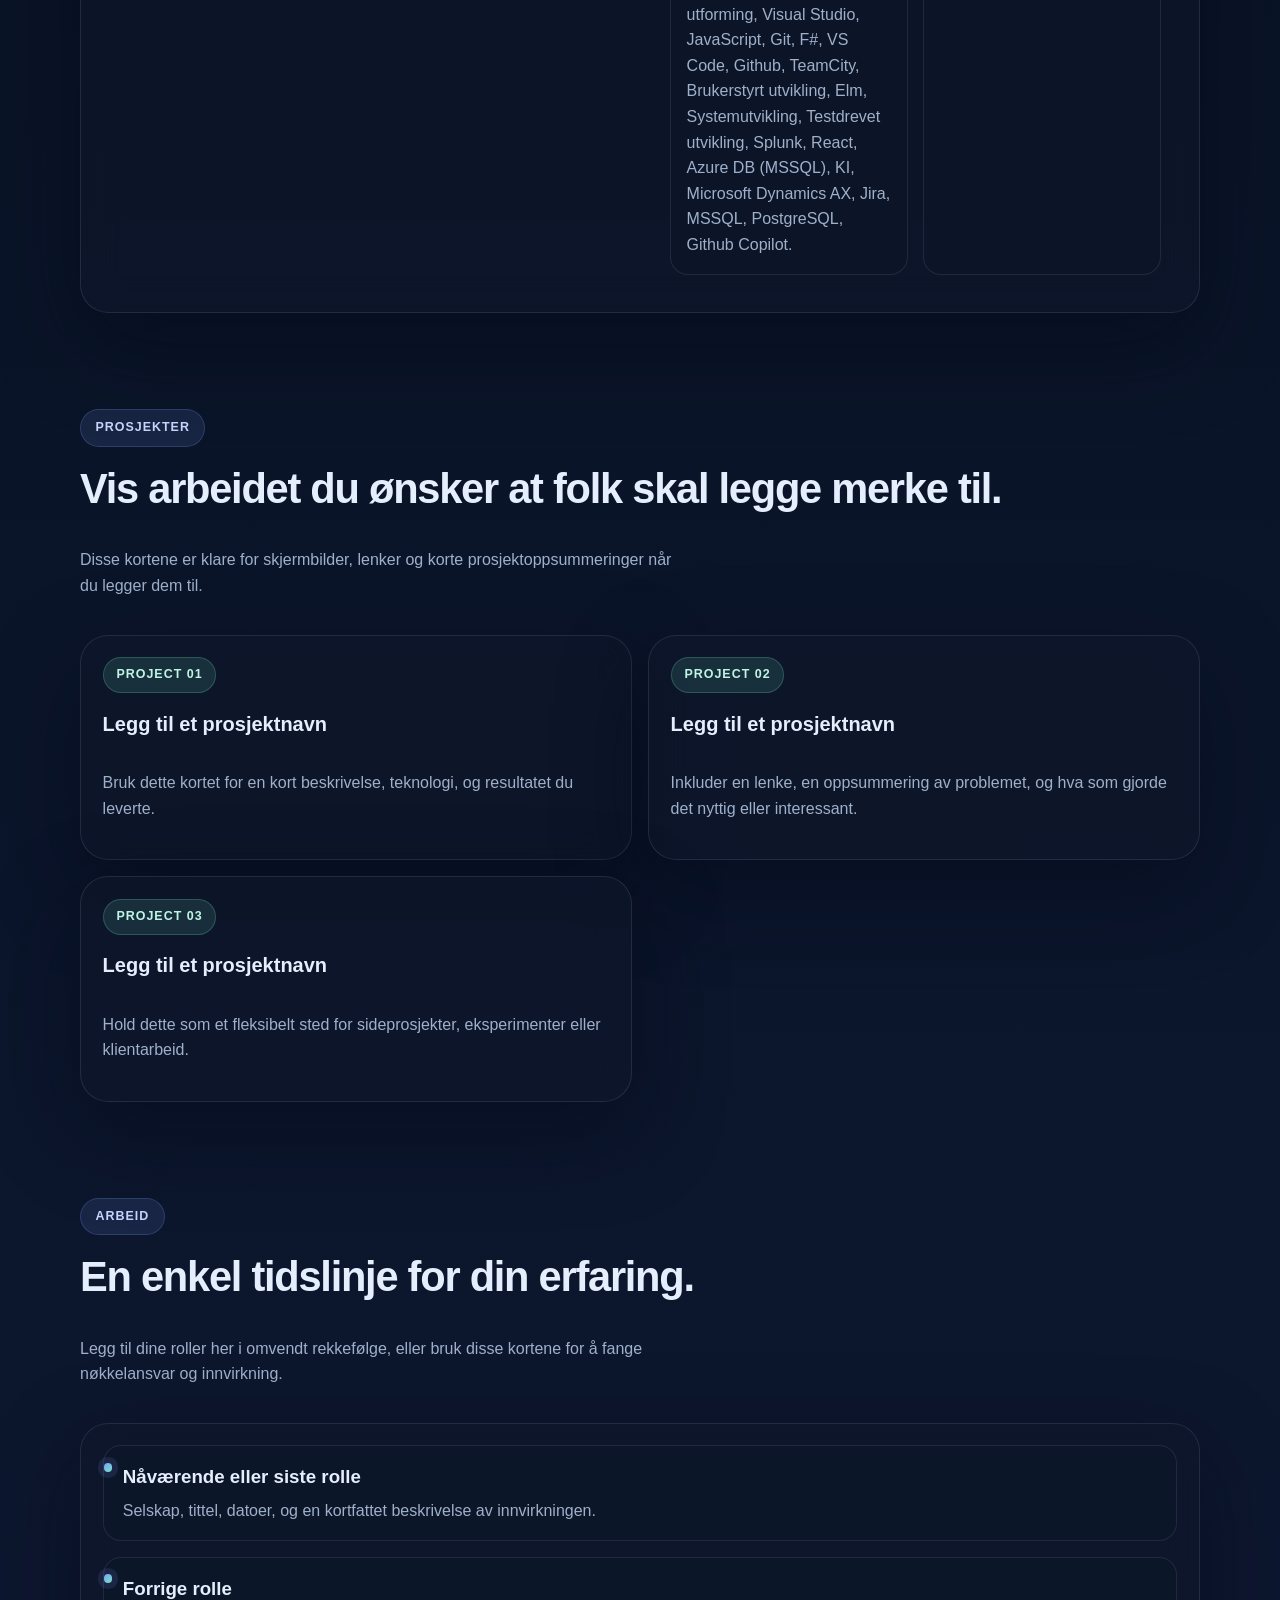
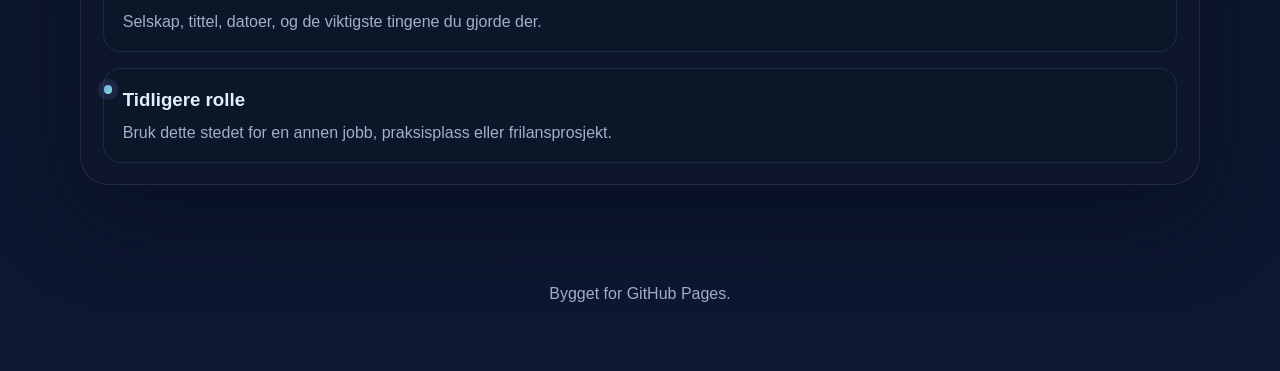
==== commit 06daf290: "la til CV link og dok." ====
--- a/index.html
+++ b/index.html
@@ -25,6 +25,7 @@
           <a href="#about">Om meg</a>
           <a href="#projects">Prosjekter</a>
           <a href="#work">Arbeid</a>
+          <a href="CV.pdf" target="_blank" rel="noopener">CV</a>
         </div>
       </nav>
     </header>
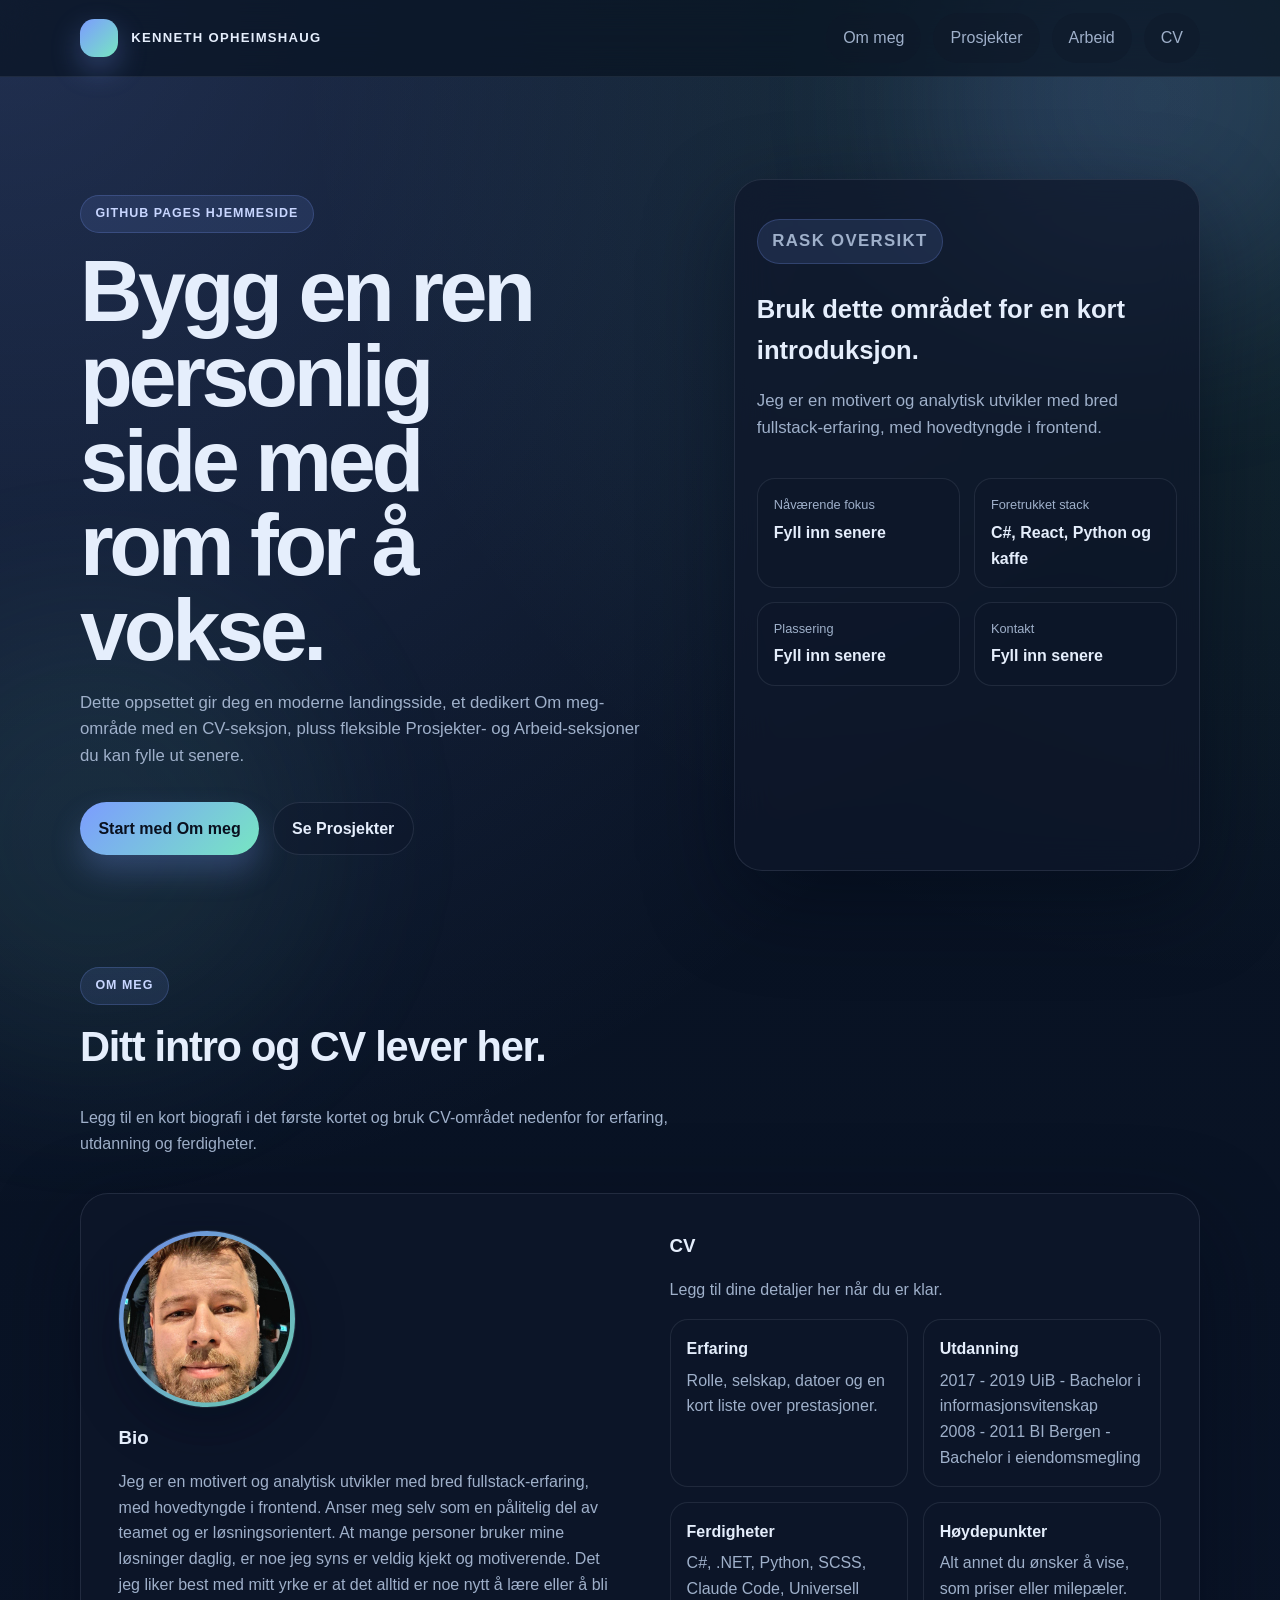
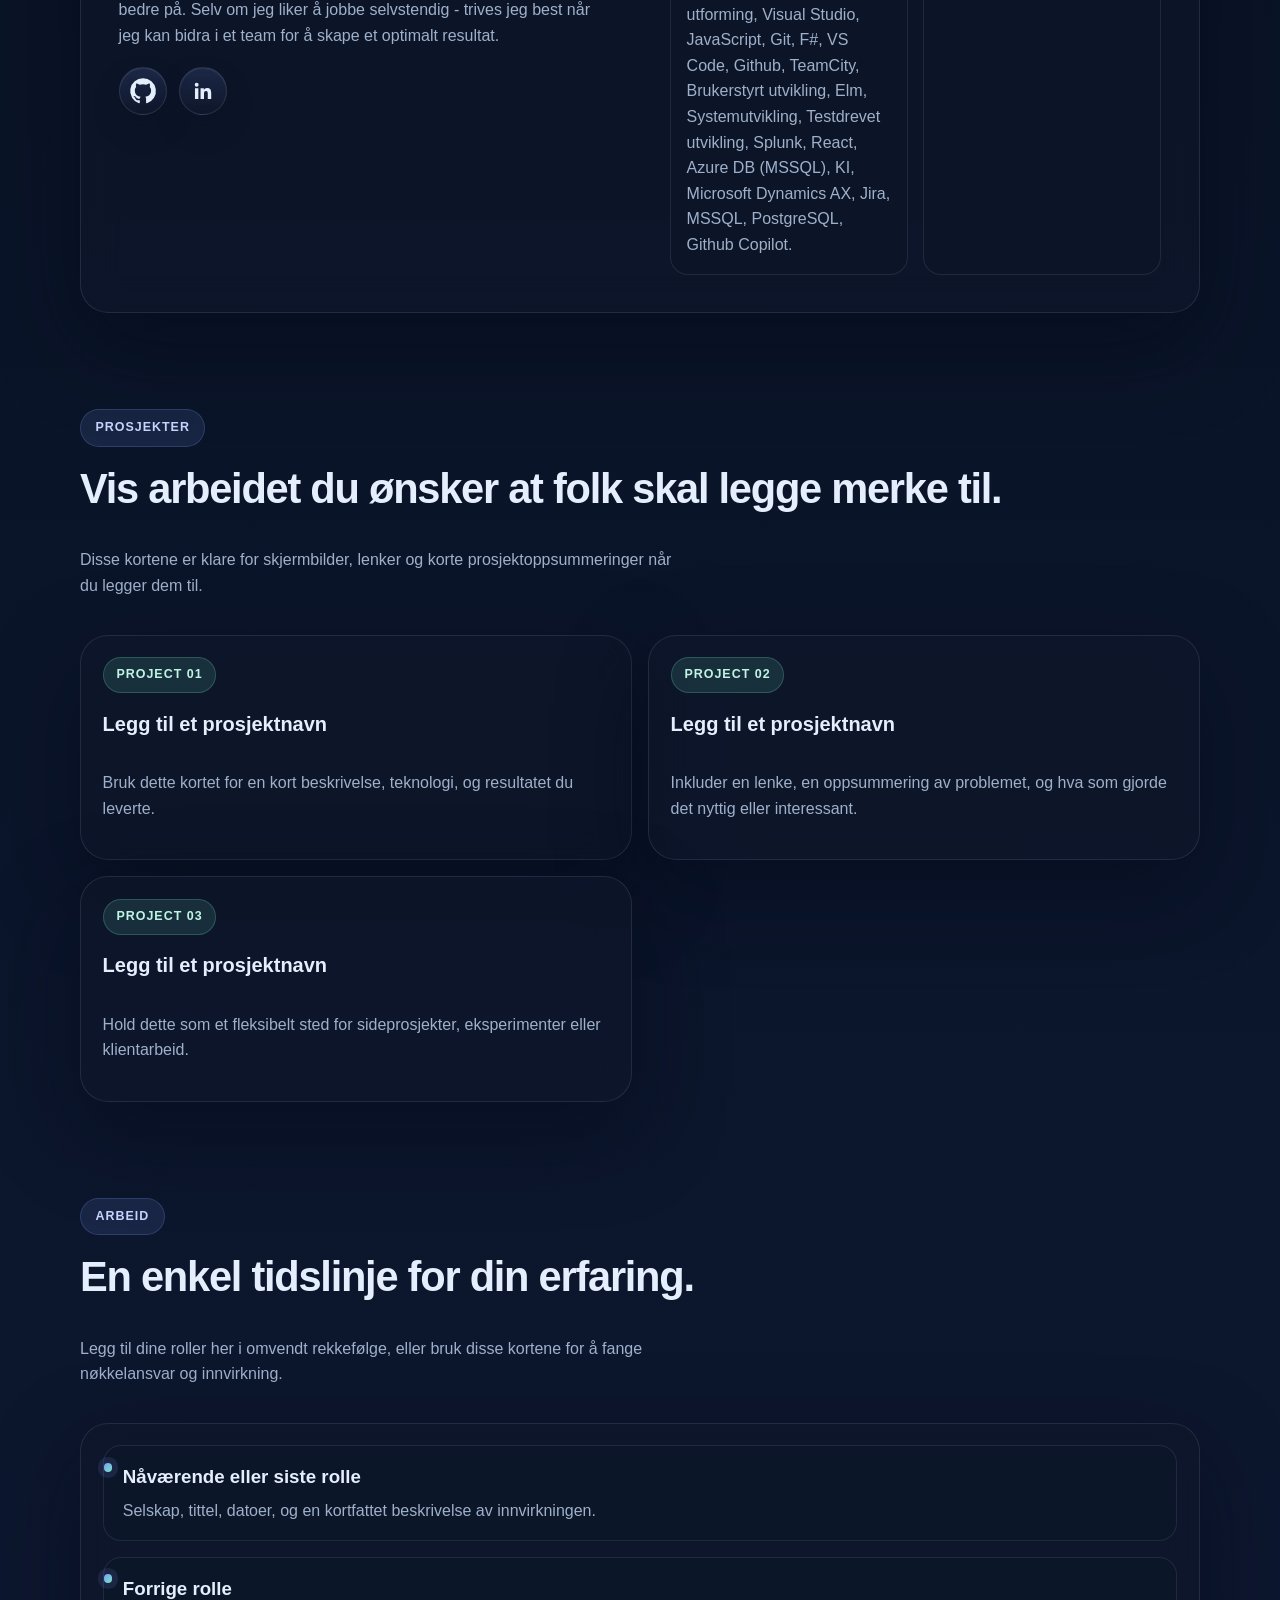
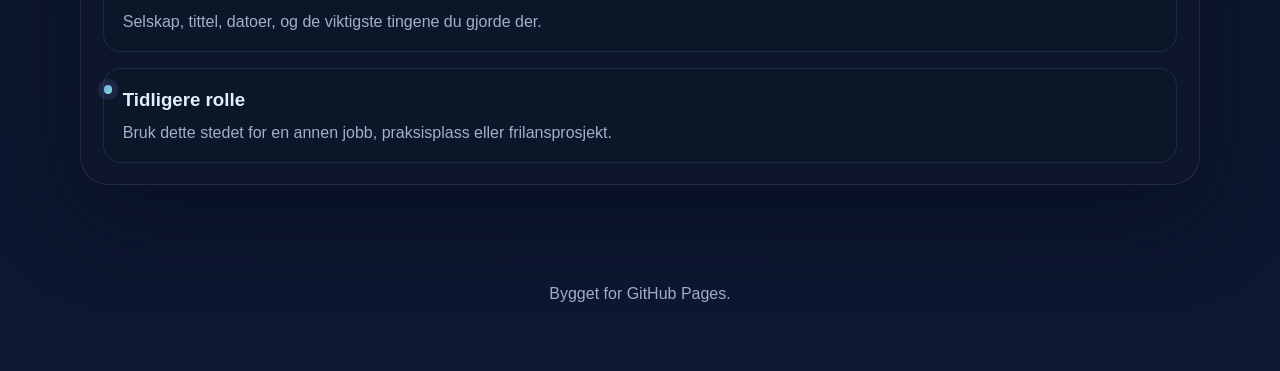
==== commit e9ecece2: "Chore: Better handling and style for cv and about." ====
--- a/index.html
+++ b/index.html
@@ -25,7 +25,7 @@
           <a href="#about">Om meg</a>
           <a href="#projects">Prosjekter</a>
           <a href="#work">Arbeid</a>
-          <a href="CV.pdf" target="_blank" rel="noopener">CV</a>
+          <a href="cv.html">CV</a>
         </div>
       </nav>
     </header>
@@ -89,7 +89,12 @@
           </div>
 
           <div class="surface section-card about-grid">
-            <article class="card">
+            <article class="card bio-card">
+              <img
+                class="bio-avatar"
+                src="meg%20selv.jpg"
+                alt="Portrait of Kenneth Opheimshaug"
+              >
               <h3>Bio</h3>
               <p>
                 Jeg er en motivert og analytisk utvikler med bred fullstack-erfaring, med hovedtyngde i frontend.
@@ -99,6 +104,31 @@
                 Selv om jeg liker å jobbe selvstendig - trives jeg best når jeg kan bidra i et team for å skape et
                 optimalt resultat.
               </p>
+              <div class="bio-socials" aria-label="Social links">
+                <a
+                  class="social-link"
+                  href="https://github.com/KennethOpheimshaug"
+                  target="_blank"
+                  rel="noopener noreferrer"
+                  aria-label="Open GitHub profile"
+                >
+                  <svg viewBox="0 0 24 24" aria-hidden="true">
+                    <path d="M12 1.75a10.25 10.25 0 0 0-3.24 19.97c.51.09.7-.22.7-.49v-1.9c-2.86.62-3.46-1.21-3.46-1.21-.47-1.18-1.14-1.5-1.14-1.5-.93-.63.07-.62.07-.62 1.03.07 1.57 1.05 1.57 1.05.91 1.57 2.4 1.11 2.99.85.09-.66.36-1.11.65-1.37-2.28-.26-4.67-1.14-4.67-5.08 0-1.12.4-2.03 1.05-2.75-.11-.26-.45-1.31.1-2.73 0 0 .85-.27 2.8 1.05a9.66 9.66 0 0 1 5.1 0c1.94-1.32 2.79-1.05 2.79-1.05.55 1.42.21 2.47.1 2.73.66.72 1.05 1.63 1.05 2.75 0 3.95-2.39 4.82-4.68 5.07.37.32.69.95.69 1.92v2.84c0 .27.18.59.71.49A10.25 10.25 0 0 0 12 1.75Z"></path>
+                  </svg>
+                </a>
+                <a
+                  class="social-link"
+                  href="https://www.linkedin.com/in/replace-with-your-profile"
+                  target="_blank"
+                  rel="noopener noreferrer"
+                  aria-label="Open LinkedIn profile"
+                  title="Replace with your LinkedIn profile URL"
+                >
+                  <svg viewBox="0 0 24 24" aria-hidden="true">
+                    <path d="M6.94 8.5a1.56 1.56 0 1 1 0-3.13 1.56 1.56 0 0 1 0 3.13ZM5.57 9.75h2.74v8.68H5.57V9.75Zm4.46 0h2.63v1.19h.04c.37-.7 1.26-1.44 2.59-1.44 2.77 0 3.28 1.82 3.28 4.18v4.75h-2.74v-4.21c0-1-.02-2.29-1.4-2.29-1.4 0-1.62 1.09-1.62 2.22v4.28h-2.78V9.75Z"></path>
+                  </svg>
+                </a>
+              </div>
             </article>
 
             <article class="card cv-card">
--- a/styles.css
+++ b/styles.css
@@ -336,6 +336,78 @@
   align-items: start;
 }
 
+.bio-card {
+  display: grid;
+  gap: 1rem;
+}
+
+.bio-card p {
+  margin: 0;
+}
+
+.bio-avatar {
+  display: block;
+  width: clamp(8.5rem, 28vw, 11rem);
+  aspect-ratio: 1;
+  object-fit: cover;
+  border-radius: 50%;
+  justify-self: start;
+  padding: 0.28rem;
+  background:
+    linear-gradient(135deg, rgba(124, 156, 255, 0.88), rgba(119, 230, 194, 0.88));
+  box-shadow:
+    0 22px 48px rgba(2, 8, 23, 0.34),
+    0 0 0 1px rgba(148, 163, 184, 0.18);
+}
+
+.bio-socials {
+  display: flex;
+  flex-wrap: wrap;
+  gap: 0.75rem;
+  margin-top: 0.15rem;
+}
+
+.social-link {
+  display: inline-flex;
+  align-items: center;
+  justify-content: center;
+  width: 3rem;
+  height: 3rem;
+  padding: 0.5rem;
+  border-radius: 50%;
+  color: var(--text);
+  text-decoration: none;
+  border: 1px solid rgba(148, 163, 184, 0.18);
+  background:
+    linear-gradient(180deg, rgba(124, 156, 255, 0.14), rgba(15, 23, 42, 0.82));
+  box-shadow:
+    inset 0 1px 0 rgba(229, 238, 252, 0.06),
+    0 14px 28px rgba(2, 8, 23, 0.22);
+  transition:
+    transform 160ms ease,
+    border-color 160ms ease,
+    background 160ms ease,
+    box-shadow 160ms ease;
+}
+
+.social-link:hover,
+.social-link:focus-visible {
+  transform: translateY(-2px);
+  border-color: rgba(124, 156, 255, 0.38);
+  background:
+    linear-gradient(180deg, rgba(124, 156, 255, 0.24), rgba(15, 23, 42, 0.92));
+  box-shadow:
+    inset 0 1px 0 rgba(229, 238, 252, 0.08),
+    0 18px 34px rgba(124, 156, 255, 0.18);
+}
+
+.social-link svg {
+  display: block;
+  width: 100%;
+  height: 100%;
+  fill: currentColor;
+}
+
 .card-header {
   margin-bottom: 1rem;
 }
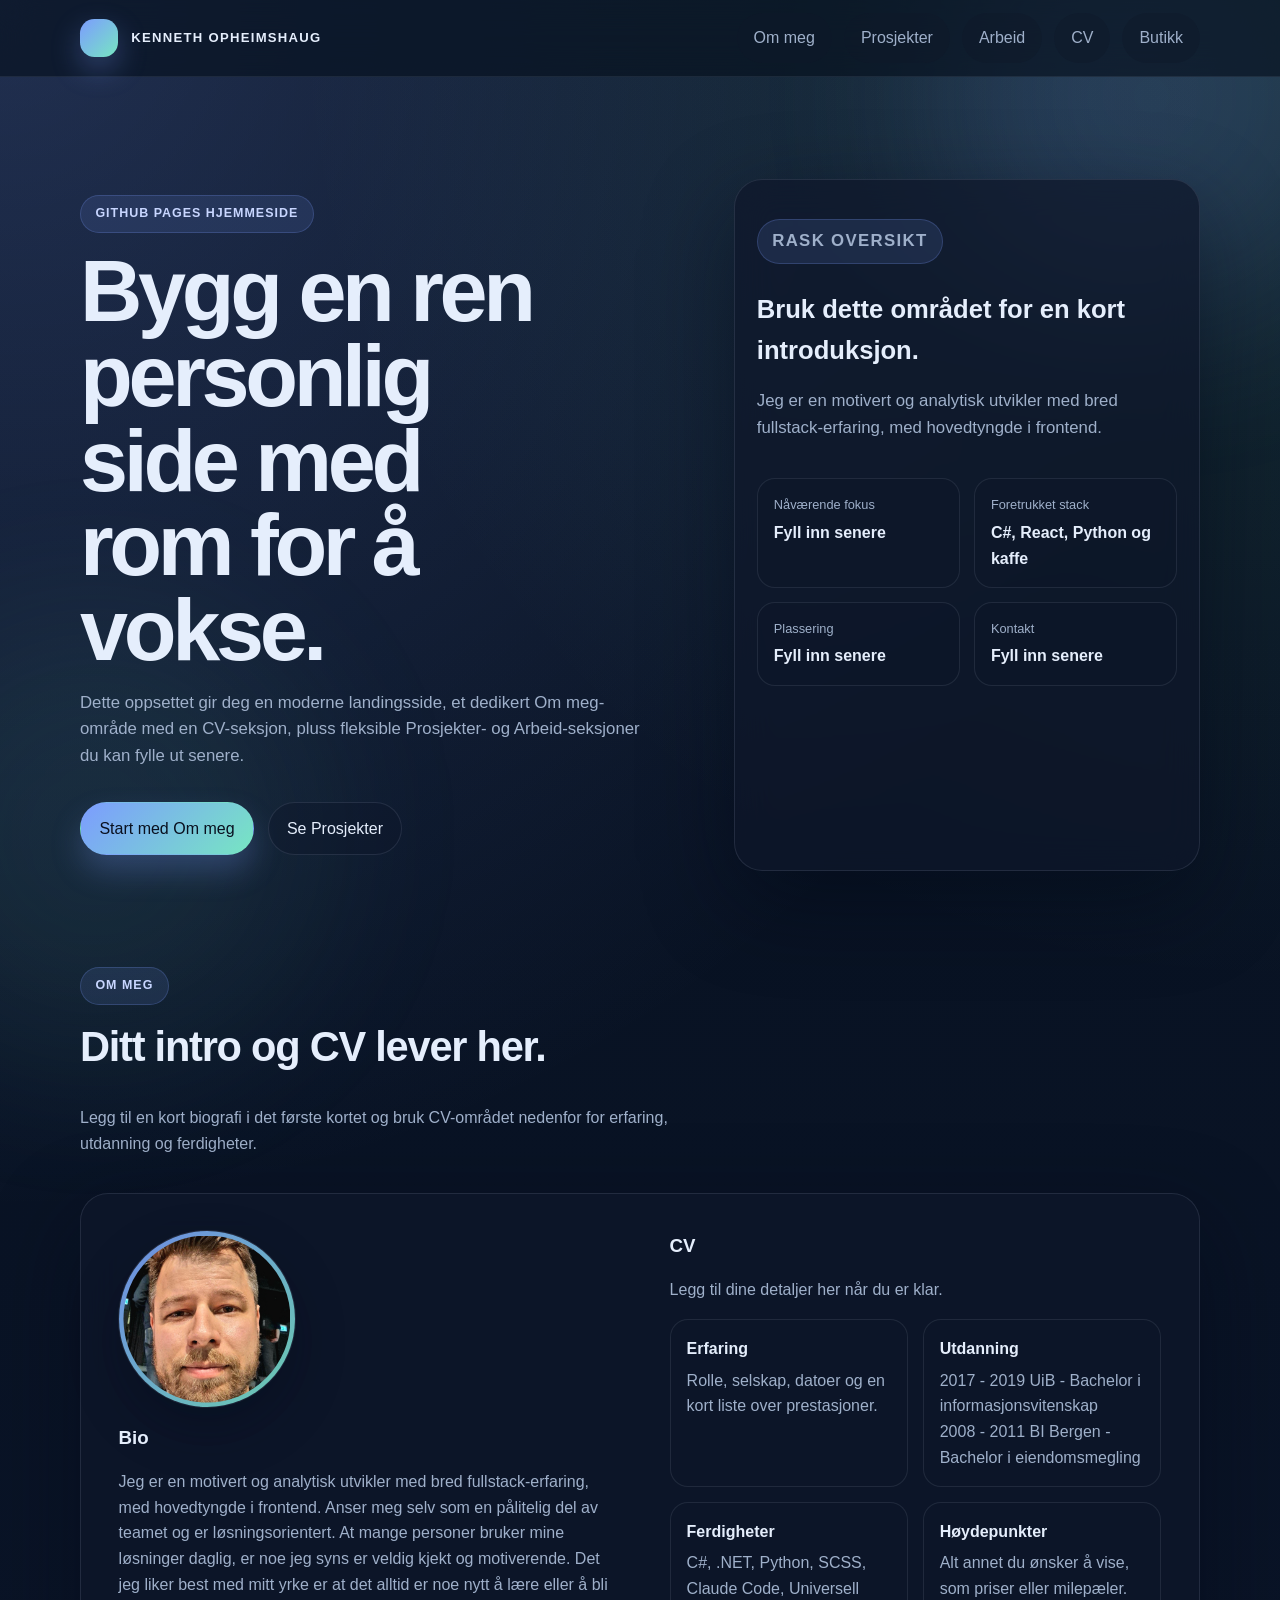
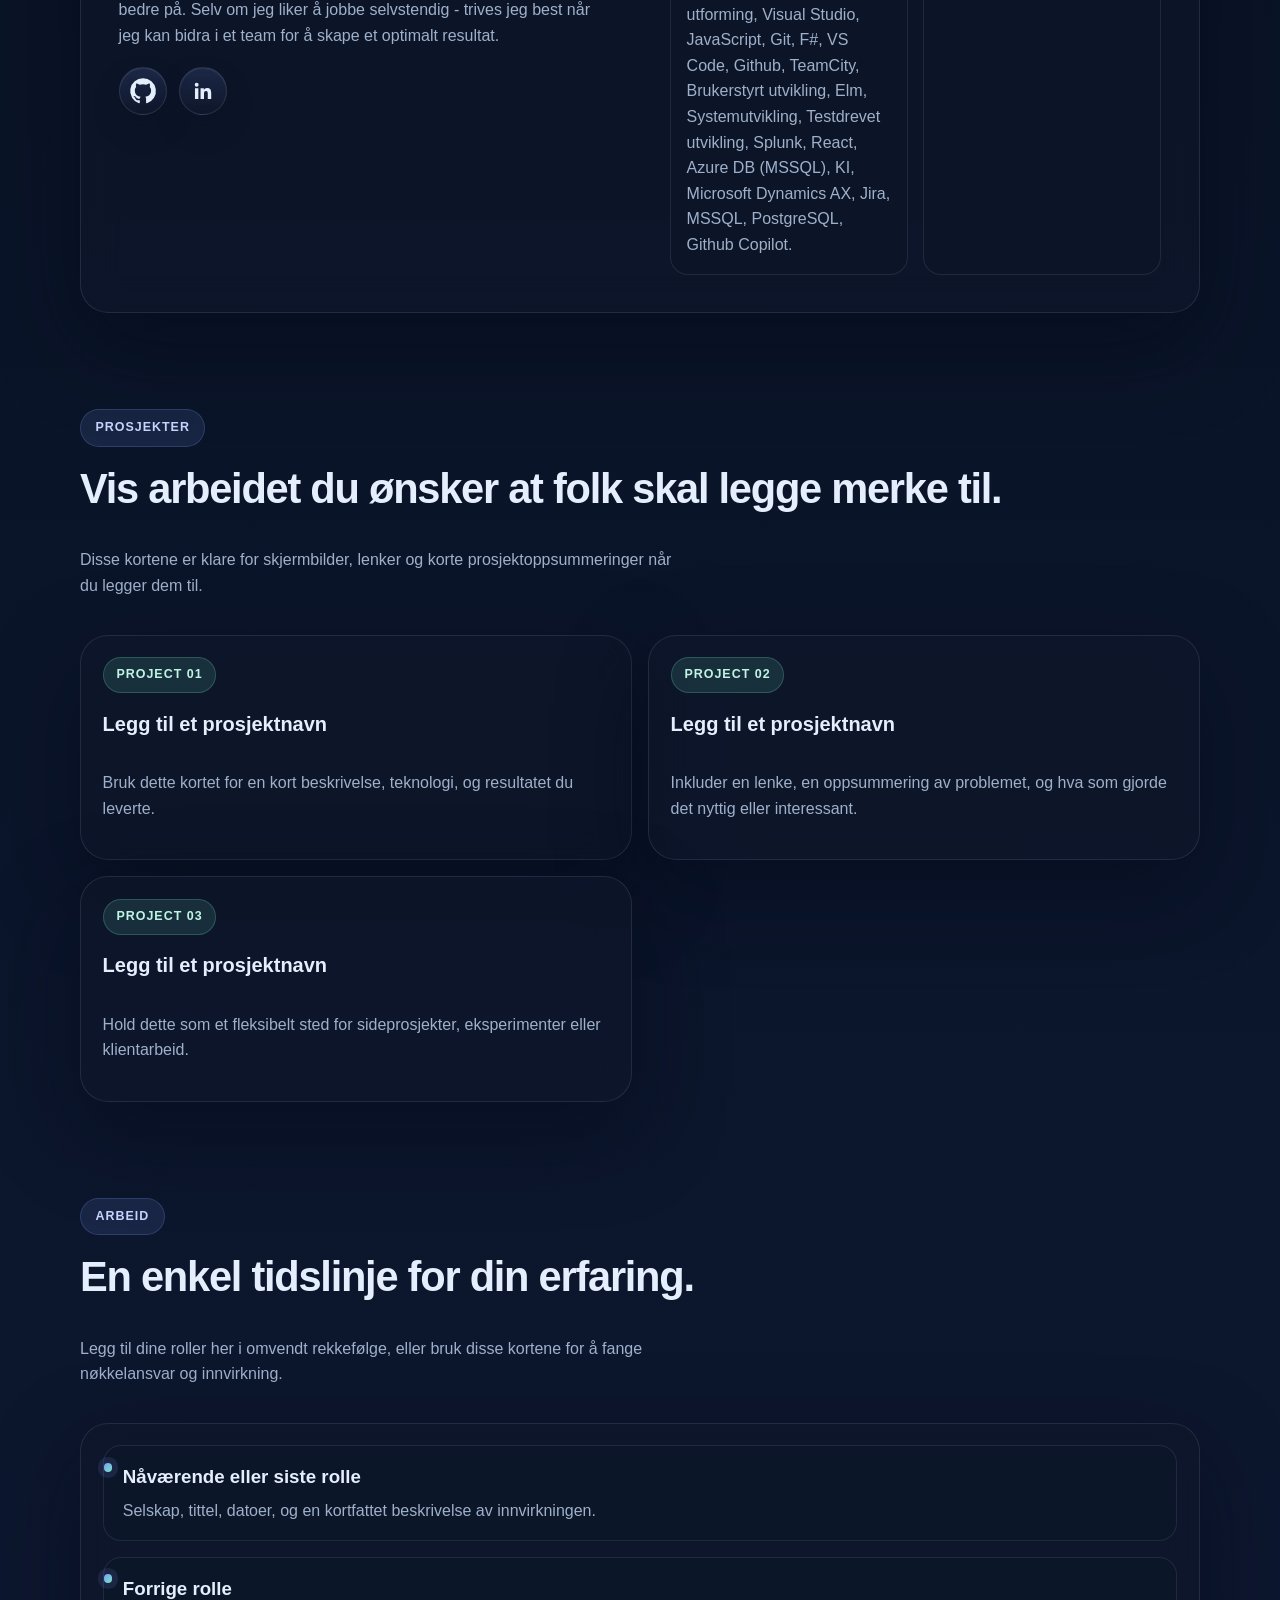
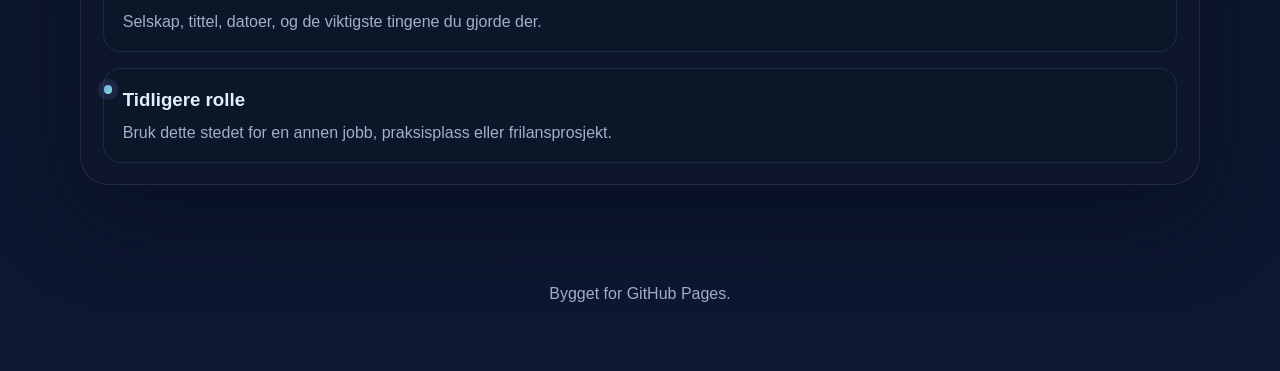
==== commit c631526f: "Feat: Added store for test" ====
--- a/index.html
+++ b/index.html
@@ -26,6 +26,7 @@
           <a href="#projects">Prosjekter</a>
           <a href="#work">Arbeid</a>
           <a href="cv.html">CV</a>
+          <a href="store.html">Butikk</a>
         </div>
       </nav>
     </header>
--- a/styles.css
+++ b/styles.css
@@ -148,6 +148,13 @@
   transform: translateY(-1px);
 }
 
+.nav-links a[aria-current="page"] {
+  color: var(--text);
+  border-color: var(--border-strong);
+  background: rgba(15, 23, 42, 0.8);
+  box-shadow: inset 0 1px 0 rgba(229, 238, 252, 0.06);
+}
+
 .hero {
   padding: clamp(4rem, 8vw, 7rem) 0 3rem;
 }
@@ -224,9 +231,13 @@
   justify-content: center;
   min-height: 3rem;
   padding: 0.8rem 1.15rem;
+  border: 1px solid transparent;
   border-radius: 999px;
   text-decoration: none;
   font-weight: 700;
+  font: inherit;
+  cursor: pointer;
+  appearance: none;
   transition: transform 160ms ease, box-shadow 160ms ease, background 160ms ease, color 160ms ease;
 }
 
@@ -467,6 +478,266 @@
   margin: 0 0 0.35rem;
 }
 
+.store-hero-grid {
+  display: grid;
+  grid-template-columns: minmax(0, 1.1fr) minmax(0, 0.9fr);
+  gap: 1.5rem;
+  align-items: stretch;
+}
+
+.store-hero h1 {
+  max-width: 12ch;
+}
+
+.store-feature-card {
+  display: grid;
+  gap: 1.25rem;
+  align-content: start;
+}
+
+.store-feature-card h2 {
+  margin: 0.55rem 0 0;
+  font-size: 1.6rem;
+}
+
+.store-feature-card p:last-child {
+  margin-bottom: 0;
+}
+
+.store-stat-grid {
+  display: grid;
+  grid-template-columns: repeat(2, minmax(0, 1fr));
+  gap: 0.85rem;
+}
+
+.store-category-grid,
+.store-product-grid {
+  display: grid;
+  gap: 1rem;
+}
+
+.store-category-grid {
+  grid-template-columns: repeat(auto-fit, minmax(220px, 1fr));
+}
+
+.store-product-grid {
+  grid-template-columns: repeat(auto-fit, minmax(280px, 1fr));
+}
+
+.store-category-card,
+.product-card {
+  height: 100%;
+}
+
+.store-category-card {
+  display: grid;
+  gap: 0.9rem;
+  align-content: start;
+}
+
+.product-card {
+  display: grid;
+  gap: 1rem;
+  align-content: start;
+}
+
+.product-media {
+  position: relative;
+  margin: 0;
+  aspect-ratio: 4 / 5;
+  display: grid;
+  place-items: center;
+  overflow: hidden;
+  padding: 0.45rem;
+  border-radius: var(--radius-lg);
+  border: 1px solid rgba(148, 163, 184, 0.18);
+  background:
+    radial-gradient(circle at top, rgba(229, 238, 252, 0.12), transparent 34%),
+    linear-gradient(155deg, rgba(124, 156, 255, 0.32), rgba(13, 23, 48, 0.95));
+  box-shadow: inset 0 1px 0 rgba(229, 238, 252, 0.06);
+}
+
+.product-image {
+  display: block;
+  width: 200%;
+  height: 200%;
+  object-fit: contain;
+  object-position: center;
+  filter: drop-shadow(0 22px 28px rgba(2, 8, 23, 0.24));
+}
+
+.product-image[hidden] {
+  display: none;
+}
+
+.product-media-carousel {
+  padding: 0.45rem 3rem 2rem 0.45rem;
+}
+
+.product-media-carousel .product-image {
+  width: 124%;
+  height: 124%;
+}
+
+.store-product-grid .product-card:nth-child(2) .product-media {
+  background:
+    radial-gradient(circle at top left, rgba(119, 230, 194, 0.16), transparent 36%),
+    linear-gradient(155deg, rgba(28, 39, 77, 0.96), rgba(119, 230, 194, 0.26));
+}
+
+.store-product-grid .product-card:nth-child(3) .product-media {
+  background:
+    radial-gradient(circle at top, rgba(124, 156, 255, 0.16), transparent 38%),
+    linear-gradient(155deg, rgba(78, 48, 89, 0.92), rgba(13, 23, 48, 0.96));
+}
+
+.store-product-grid .product-card:nth-child(4) .product-media {
+  background:
+    radial-gradient(circle at top right, rgba(119, 230, 194, 0.14), transparent 38%),
+    linear-gradient(155deg, rgba(18, 52, 63, 0.94), rgba(13, 23, 48, 0.98));
+}
+
+.store-product-grid .product-card:nth-child(5) .product-media {
+  background:
+    radial-gradient(circle at top left, rgba(255, 214, 160, 0.12), transparent 34%),
+    linear-gradient(155deg, rgba(84, 57, 44, 0.9), rgba(13, 23, 48, 0.98));
+}
+
+.store-product-grid .product-card:nth-child(6) .product-media {
+  background:
+    radial-gradient(circle at top, rgba(184, 170, 255, 0.14), transparent 36%),
+    linear-gradient(155deg, rgba(33, 38, 79, 0.94), rgba(13, 23, 48, 0.98));
+}
+
+.product-meta {
+  display: grid;
+  gap: 0.7rem;
+}
+
+.product-meta p {
+  margin: 0;
+}
+
+.product-sizes {
+  display: grid;
+  gap: 0.55rem;
+}
+
+.product-size-label {
+  color: var(--muted);
+  font-size: 0.78rem;
+  font-weight: 700;
+  letter-spacing: 0.08em;
+  text-transform: uppercase;
+}
+
+.size-list {
+  display: flex;
+  flex-wrap: wrap;
+  gap: 0.5rem;
+}
+
+.size-chip {
+  min-width: 2.5rem;
+  padding: 0.4rem 0.7rem;
+  border-radius: 999px;
+  border: 1px solid rgba(148, 163, 184, 0.18);
+  background: rgba(15, 23, 42, 0.55);
+  color: var(--text);
+  text-align: center;
+  font-size: 0.9rem;
+  font-weight: 700;
+}
+
+.product-price {
+  font-size: 1.12rem;
+  letter-spacing: -0.02em;
+}
+
+.product-actions {
+  display: grid;
+  gap: 0.75rem;
+  margin-top: auto;
+}
+
+.add-to-basket {
+  width: 100%;
+  box-shadow: 0 16px 30px rgba(124, 156, 255, 0.2);
+}
+
+.product-carousel-arrow {
+  position: absolute;
+  top: 50%;
+  right: 0.7rem;
+  z-index: 1;
+  width: 2.35rem;
+  height: 2.35rem;
+  display: inline-flex;
+  align-items: center;
+  justify-content: center;
+  border: 1px solid rgba(148, 163, 184, 0.18);
+  border-radius: 50%;
+  background: rgba(7, 17, 31, 0.78);
+  color: var(--text);
+  cursor: pointer;
+  transform: translateY(-50%);
+  box-shadow: 0 14px 28px rgba(2, 8, 23, 0.22);
+  transition: transform 160ms ease, border-color 160ms ease, background 160ms ease;
+}
+
+.product-carousel-arrow:hover,
+.product-carousel-arrow:focus-visible {
+  border-color: rgba(124, 156, 255, 0.4);
+  background: rgba(15, 23, 42, 0.96);
+  transform: translateY(-50%) scale(1.04);
+}
+
+.product-carousel-arrow span {
+  font-size: 1.15rem;
+  line-height: 1;
+}
+
+.product-carousel-caption {
+  position: absolute;
+  left: 50%;
+  bottom: 0.7rem;
+  transform: translateX(-50%);
+  margin: 0;
+  padding: 0.35rem 0.75rem;
+  border-radius: 999px;
+  border: 1px solid rgba(148, 163, 184, 0.18);
+  background: rgba(7, 17, 31, 0.78);
+  color: #c8d6ff;
+  font-size: 0.74rem;
+  font-weight: 700;
+  letter-spacing: 0.08em;
+  text-transform: uppercase;
+}
+
+.store-banner {
+  display: grid;
+  grid-template-columns: minmax(0, 1.2fr) auto;
+  gap: 1rem;
+  align-items: center;
+}
+
+.store-banner h2 {
+  margin: 0.55rem 0 0;
+  font-size: clamp(1.7rem, 4vw, 2.4rem);
+  letter-spacing: -0.03em;
+}
+
+.store-banner p:last-child {
+  margin-bottom: 0;
+}
+
+.store-banner-actions {
+  display: flex;
+  gap: 0.75rem;
+  flex-wrap: wrap;
+  justify-content: flex-end;
+}
+
 .footer {
   padding: 2rem 0 3rem;
   text-align: center;
@@ -484,10 +755,13 @@
 
   .nav,
   .hero-grid,
+  .store-hero-grid,
   .about-grid,
   .projects-grid,
   .cv-grid,
-  .metric-grid {
+  .metric-grid,
+  .store-stat-grid,
+  .store-banner {
     grid-template-columns: 1fr;
   }
 
@@ -510,6 +784,10 @@
   .hero h1 {
     max-width: 100%;
   }
+
+  .store-banner-actions {
+    justify-content: flex-start;
+  }
 }
 
 @media (max-width: 640px) {
